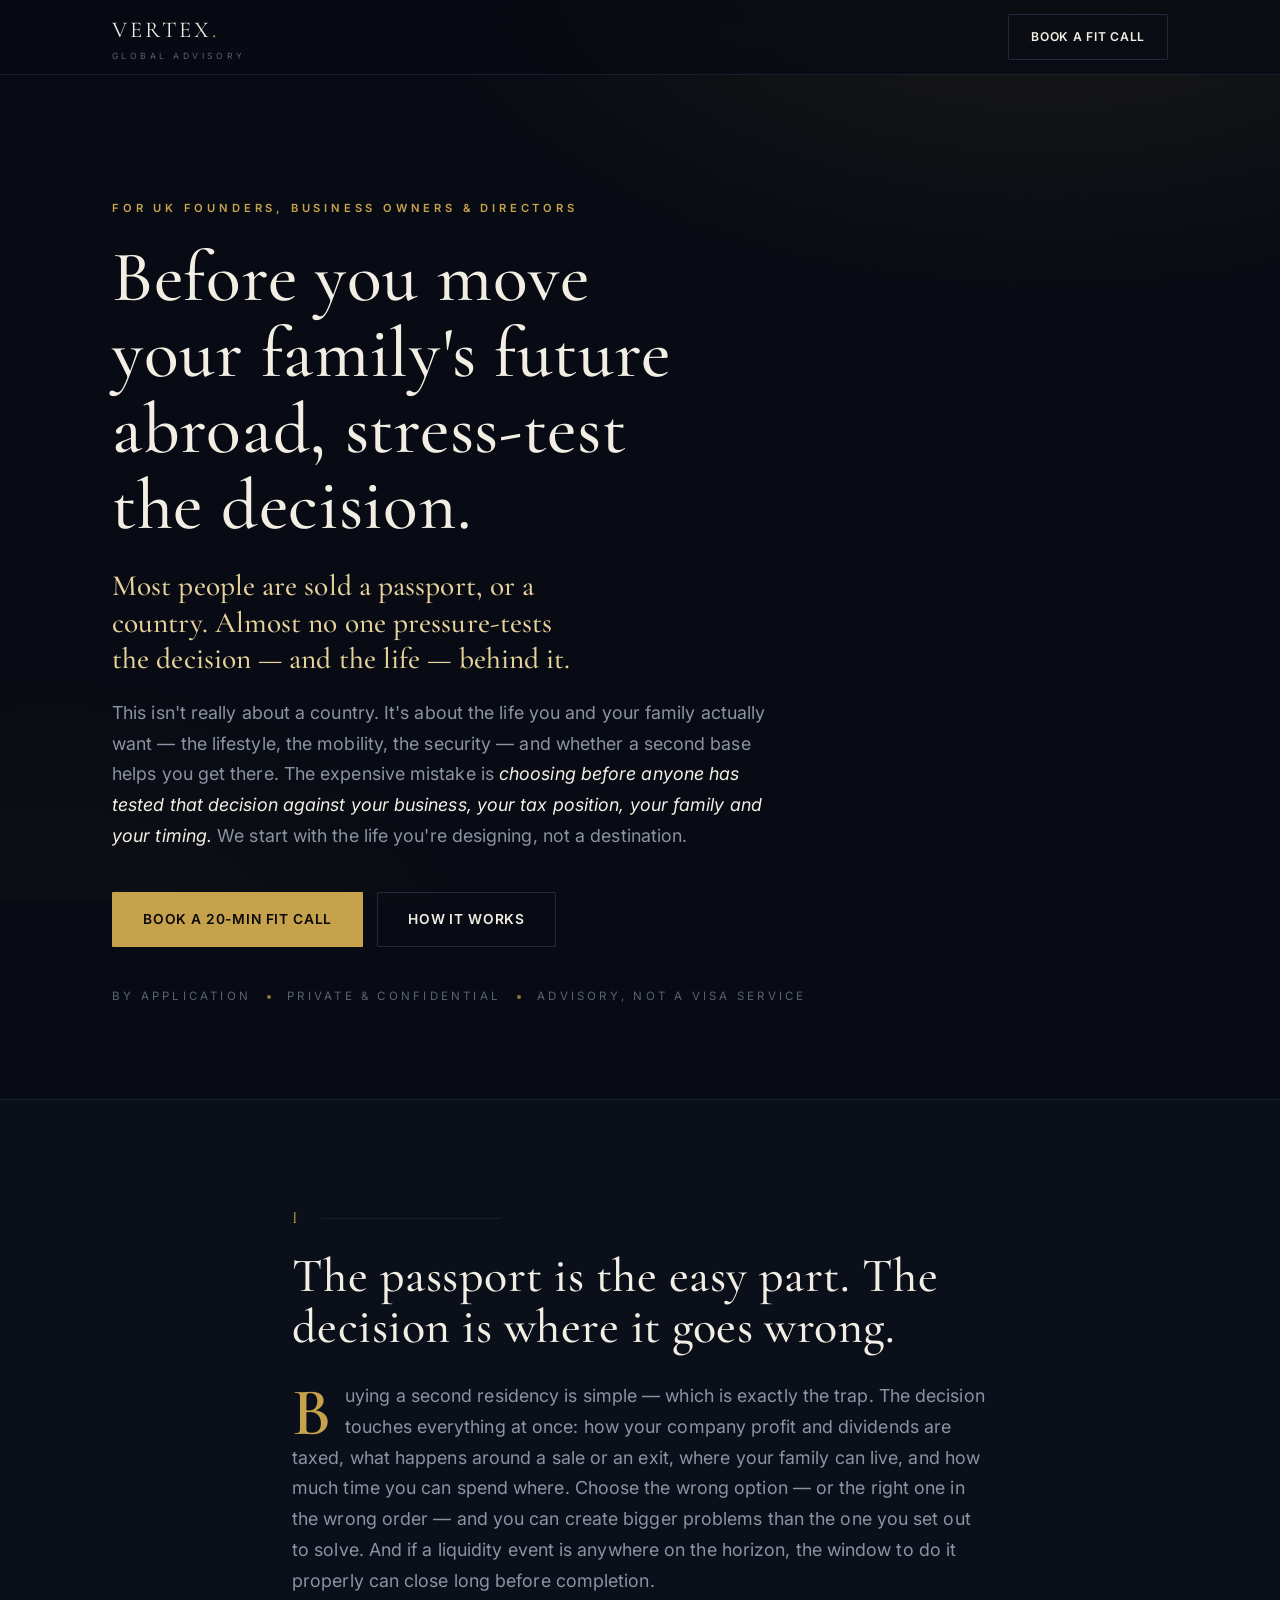
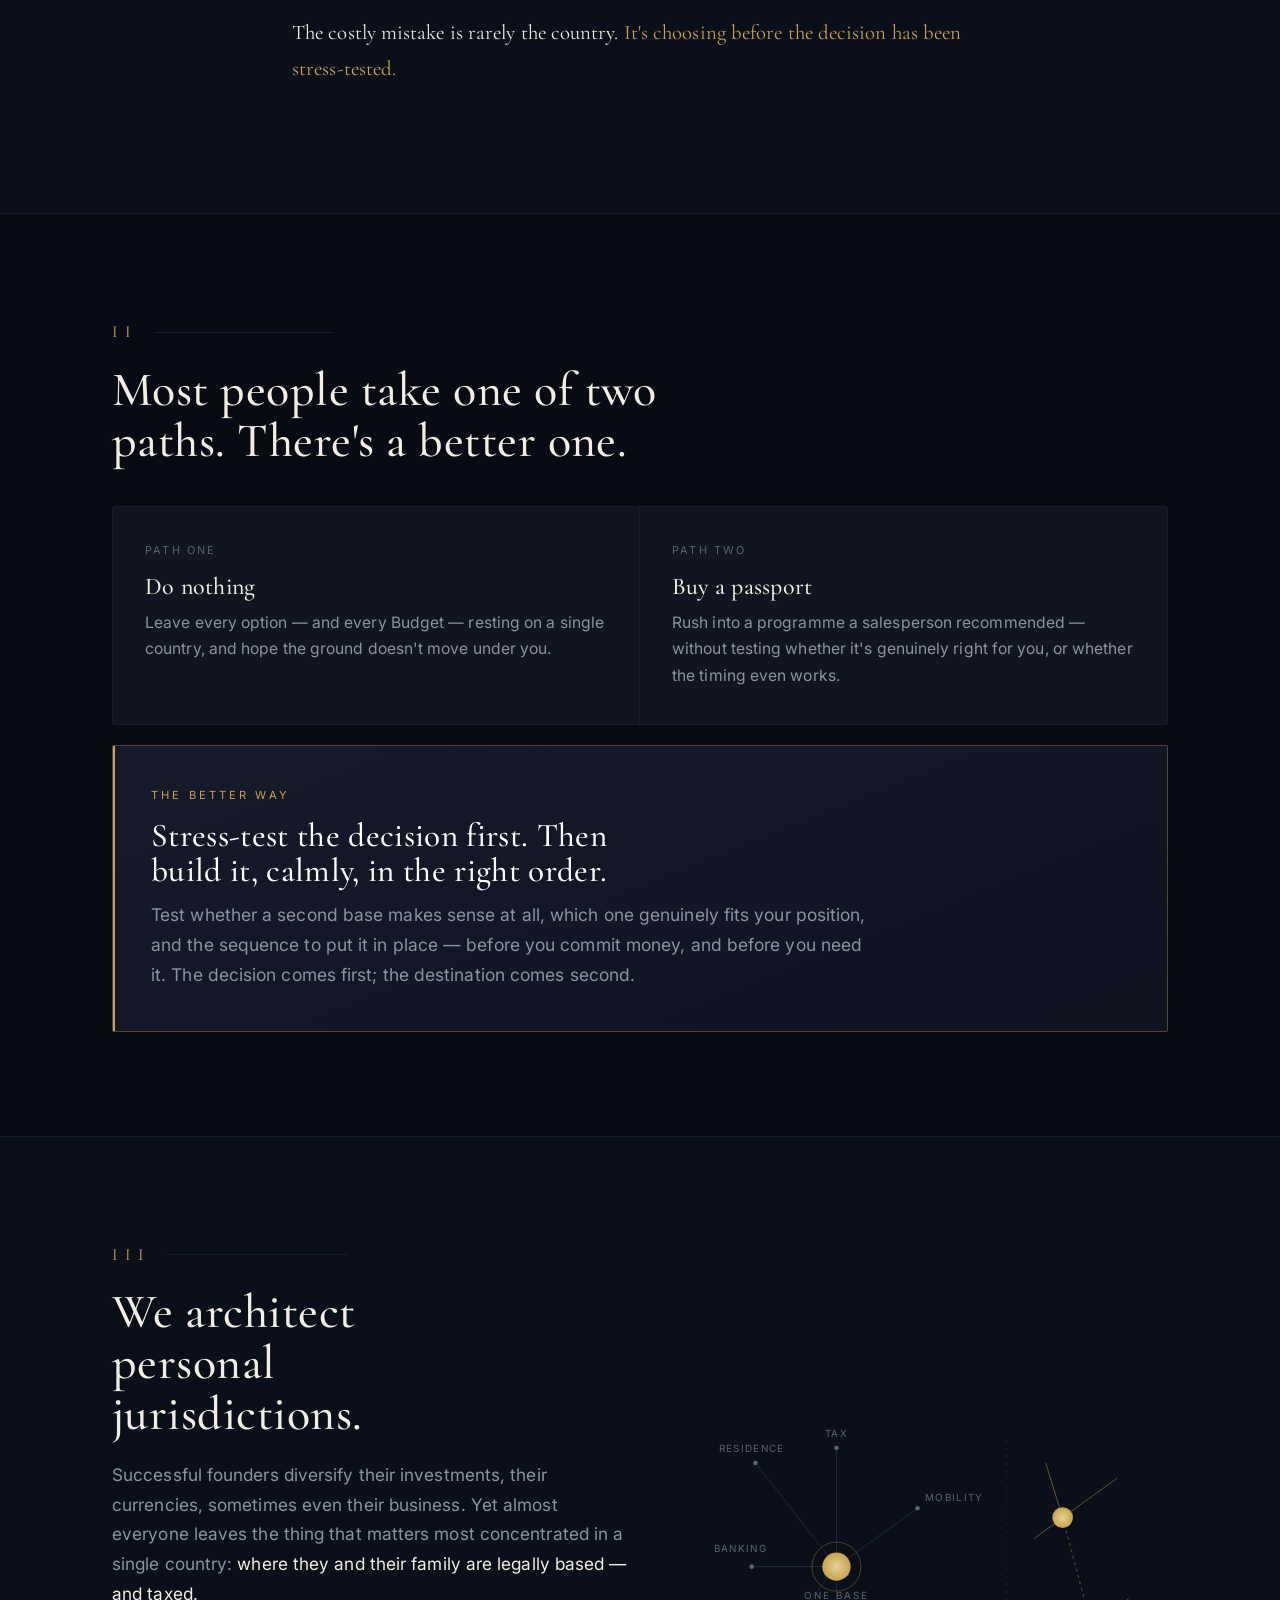
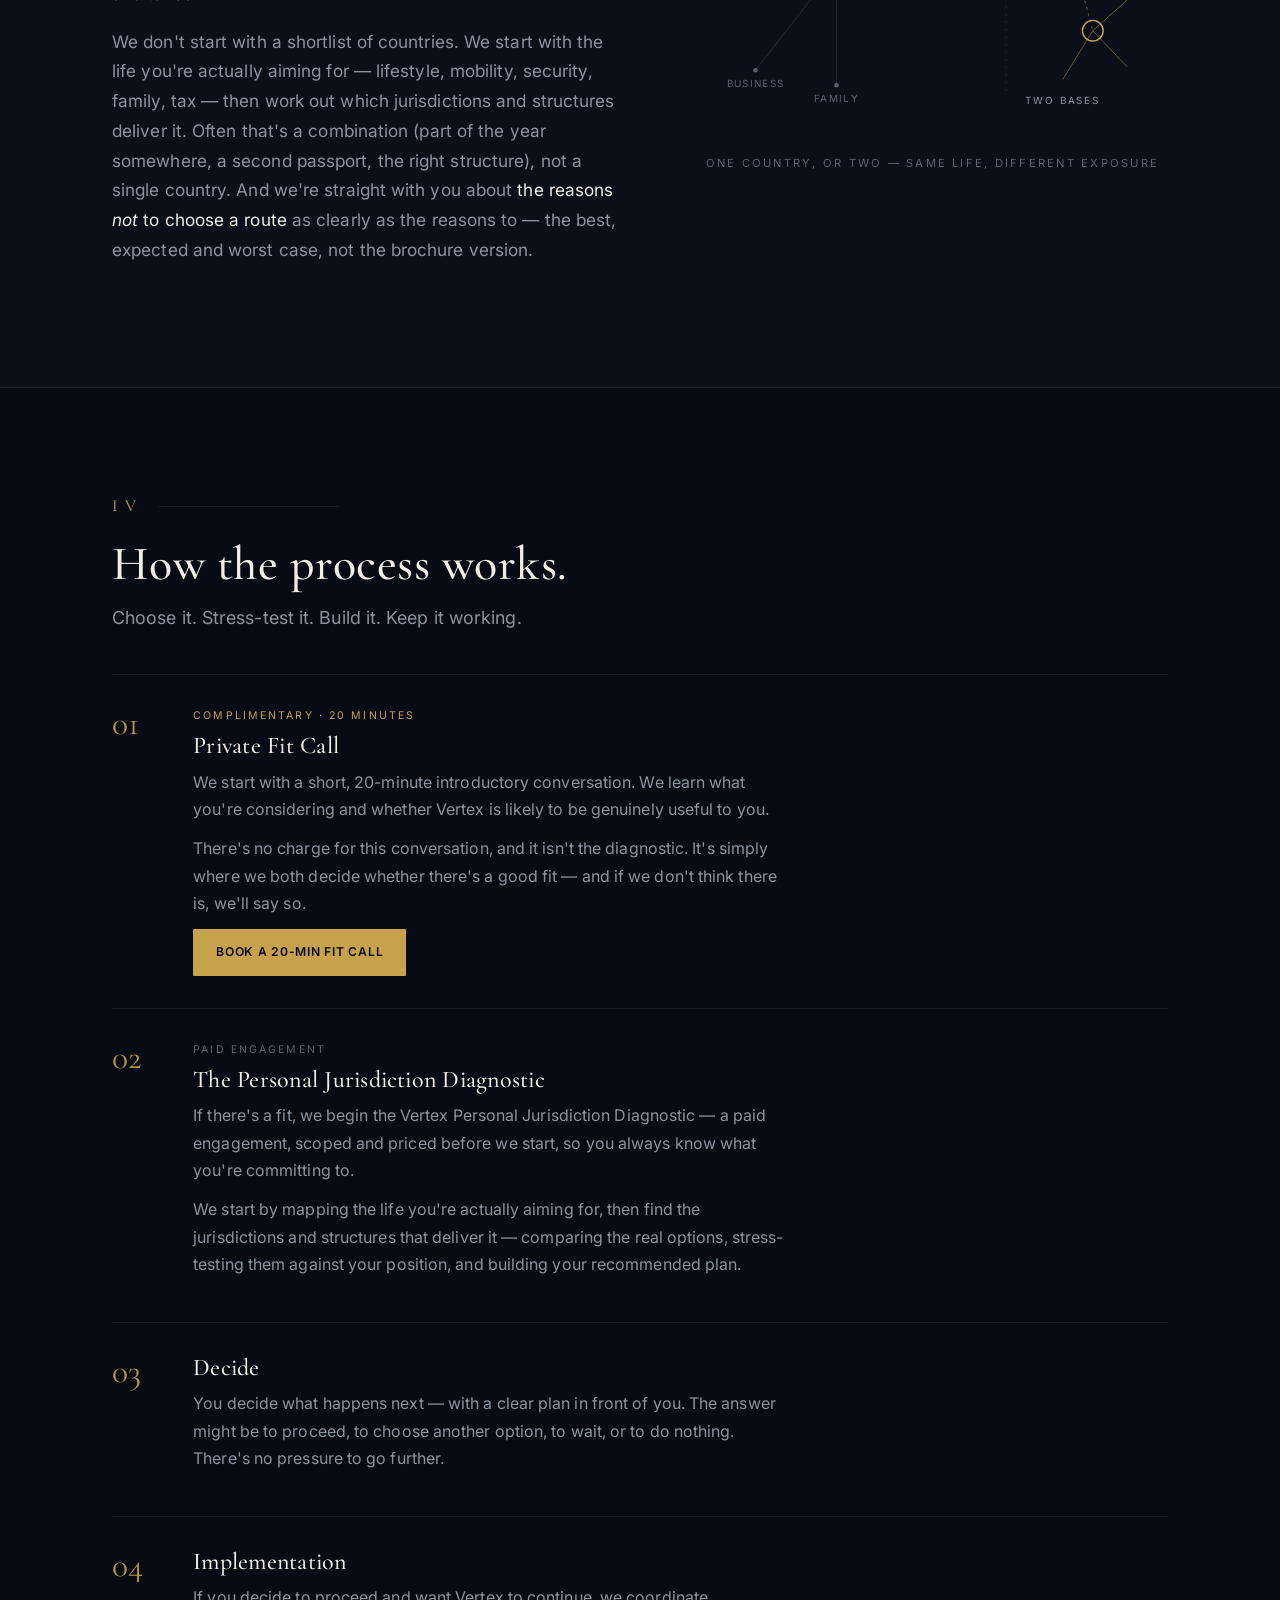
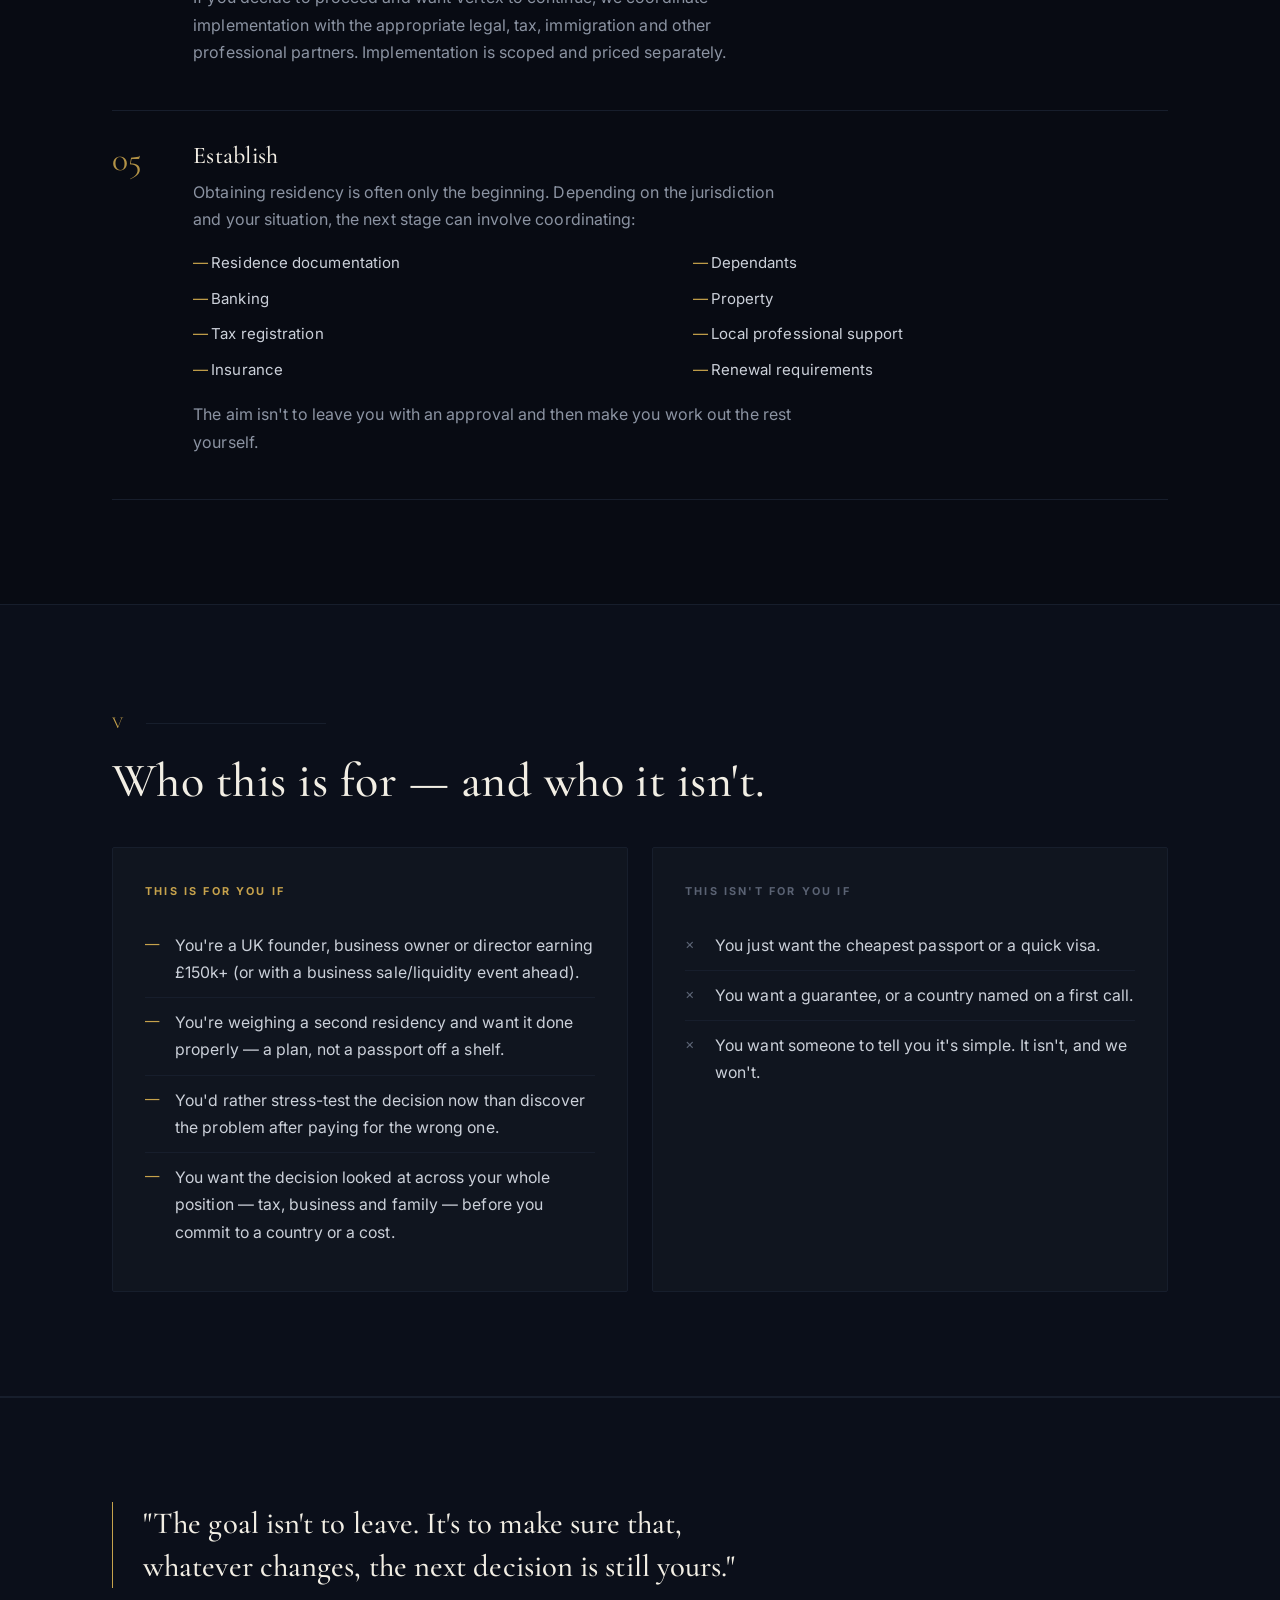
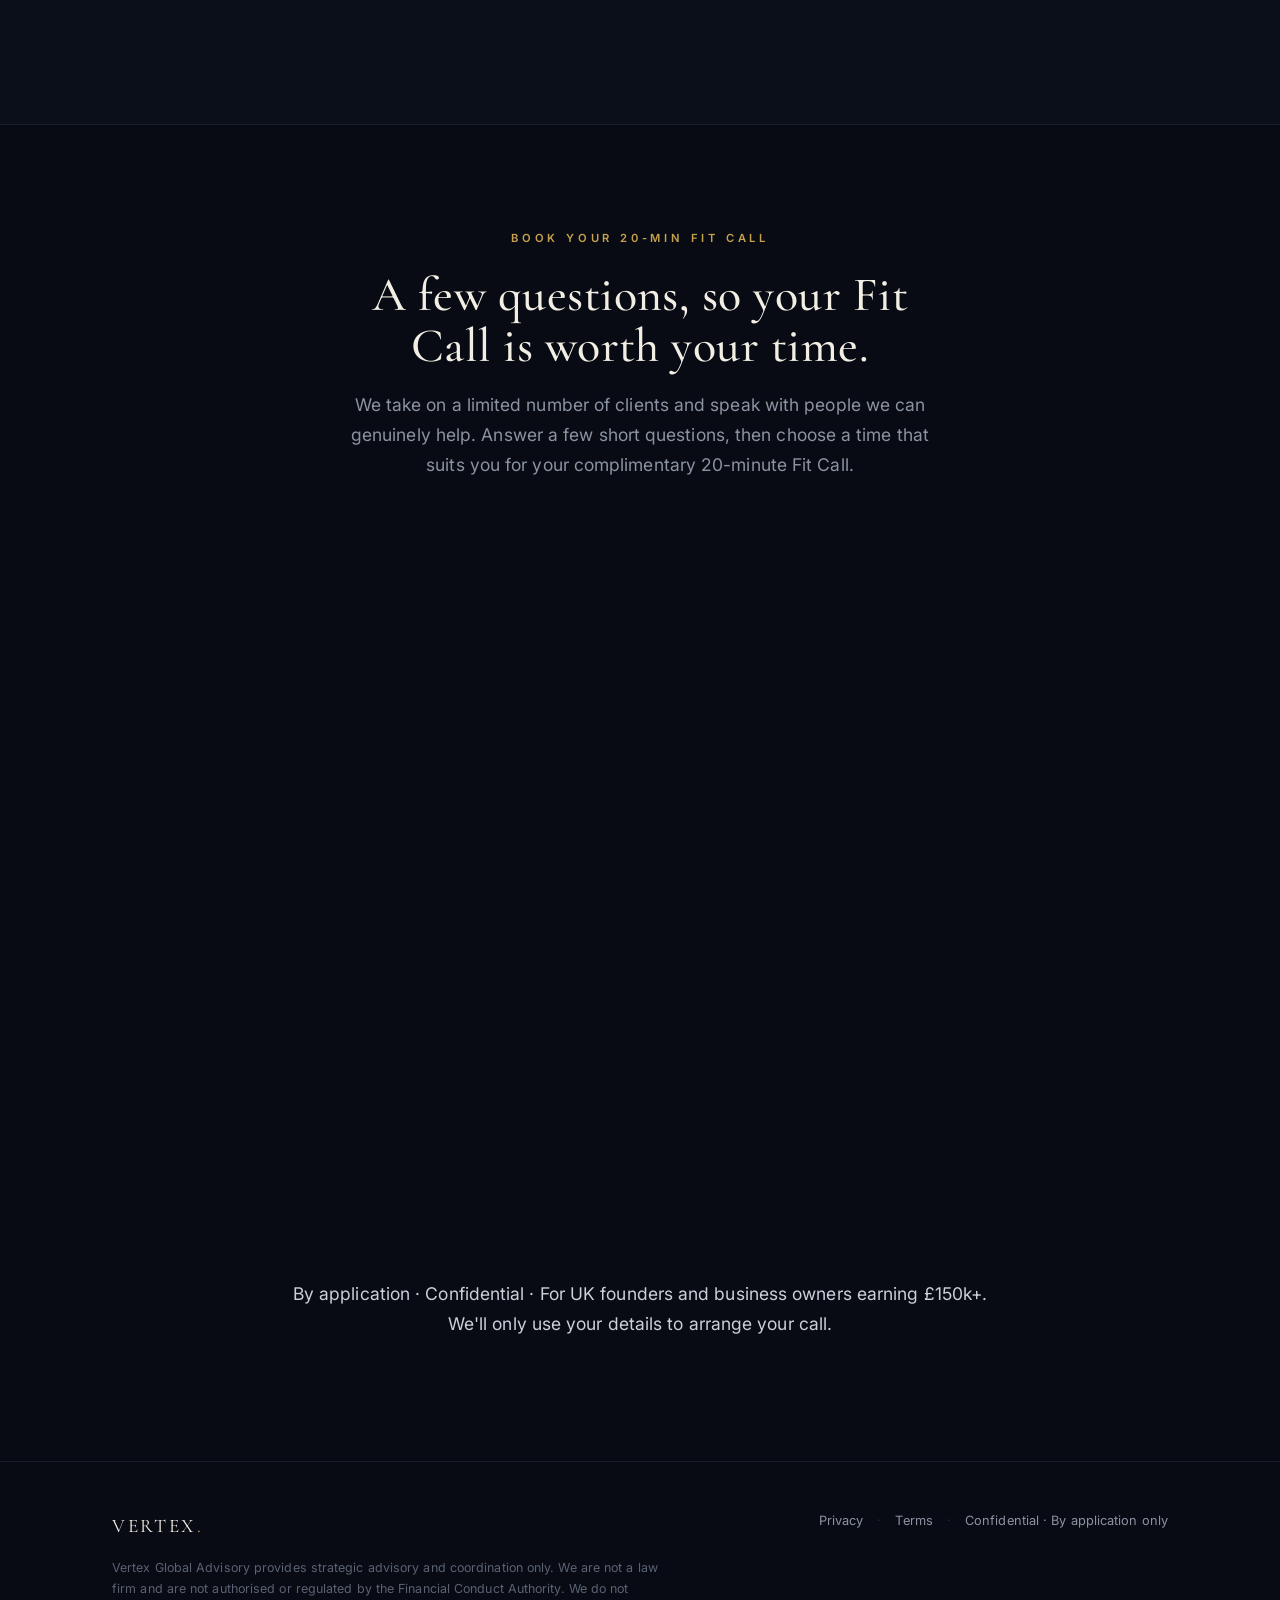
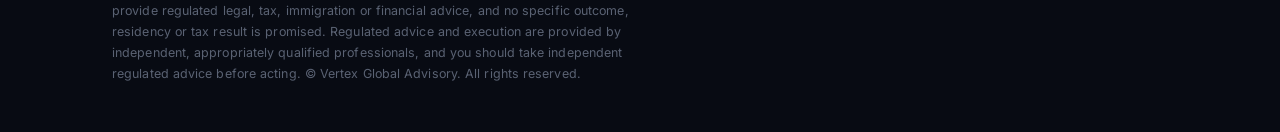
==== index.html @ 218a3182 "Embed Calendly Fit Call + Schedule pixel listener" ====
<!doctype html>
<!--
  Vertex Global Advisory — UK second-residency funnel landing page (DRAFT · pre-exit-founder audience).
  Positioning: decision-diligence ("stress-test the decision before you choose") per the business-strategy research.
  Flow: book a private call (free fit-call) → a qualifier filters → on the call, sell the PAID diagnostic + plan → execution is the later upsell.
  Hallmark · macrostructure: Long Document (editorial-luxury) · tone: luxury/discreet · anchor hue: gold (brass ~80°)
  Compliance: advisory/coordination only, not FCA-regulated; no promised tax/residency outcome; tax as considerations; no jurisdictions named.
  NOTE: the "no-commission / independence" claim was REMOVED (Vertex may take partner commissions) — do NOT re-introduce "independent" or "we don't earn on placement" language anywhere.
  CTA: Calendly inline embed (event /30min). Screening questions + email verification live in Calendly; the Schedule pixel fires via Calendly's event_scheduled postMessage listener.
-->
<html lang="en">
<head>
<meta charset="utf-8">
<meta name="viewport" content="width=device-width, initial-scale=1">
<meta name="facebook-domain-verification" content="3tdnr9cpetdmd627bes9adia1ytmo1" />
<!-- Meta Pixel Code -->
<script>
!function(f,b,e,v,n,t,s){if(f.fbq)return;n=f.fbq=function(){n.callMethod?
n.callMethod.apply(n,arguments):n.queue.push(arguments)};if(!f._fbq)f._fbq=n;
n.push=n;n.loaded=!0;n.version='2.0';n.queue=[];t=b.createElement(e);t.async=!0;
t.src=v;s=b.getElementsByTagName(e)[0];s.parentNode.insertBefore(t,s)}(window,
document,'script','https://connect.facebook.net/en_US/fbevents.js');
fbq('init', '4098876717083982');
fbq('track', 'PageView');
</script>
<noscript><img height="1" width="1" style="display:none"
  src="https://www.facebook.com/tr?id=4098876717083982&ev=PageView&noscript=1"/></noscript>
<!-- End Meta Pixel Code -->
<title>Stress-test the decision — Vertex Global Advisory</title>
<meta name="description" content="For UK founders and business owners weighing a second residency: a private review that stress-tests the decision before you choose. Book a call with Vertex Global Advisory.">
<meta name="robots" content="noindex,follow">
<link rel="preconnect" href="https://fonts.googleapis.com">
<link rel="preconnect" href="https://fonts.gstatic.com" crossorigin>
<link href="https://fonts.googleapis.com/css2?family=Cormorant+Garamond:wght@500;600&family=Inter:wght@400;500;600&display=swap" rel="stylesheet">
<style>
:root{
  --navy:#080B13; --navy-2:#0B0F1A; --panel:#10151F; --panel-2:#131926;
  --line:#212A3C; --line-soft:#171E2C; --line-gold:rgba(198,162,76,.34);
  --gold:#C6A24C; --gold-2:#E6D29A; --gold-deep:#9E7C2E;
  --ivory:#F2EEE4; --text:#CBD0D9; --muted:#8B93A2; --muted-2:#5A6273;
  --serif:'Cormorant Garamond',Georgia,'Times New Roman',serif;
  --sans:'Inter',system-ui,-apple-system,'Segoe UI',Roboto,Helvetica,Arial,sans-serif;
  --maxw:1120px; --measure:66ch;
  --ease-out:cubic-bezier(.22,.61,.36,1);
  --s1:8px; --s2:16px; --s3:24px; --s4:40px; --s5:64px; --s6:104px;
}
*{box-sizing:border-box;}
html,body{overflow-x:clip;}
html{scroll-behavior:smooth;}
body{margin:0;background:var(--navy);color:var(--text);font-family:var(--sans);
  font-size:17.5px;line-height:1.72;-webkit-font-smoothing:antialiased;letter-spacing:.005em;
  background-image:
    radial-gradient(1100px 620px at 82% -8%,rgba(198,162,76,.10),transparent 60%),
    radial-gradient(760px 620px at 4% 116%,rgba(198,162,76,.045),transparent 62%);
  background-attachment:fixed;}
::selection{background:rgba(198,162,76,.26);color:#fff;}
h1,h2,h3{font-family:var(--serif);font-weight:500;font-style:normal;color:var(--ivory);
  margin:0;line-height:1.06;letter-spacing:.01em;overflow-wrap:anywhere;min-width:0;}
h1{font-size:clamp(2.7rem,5.6vw,4.7rem);}
h2{font-size:clamp(1.9rem,3.8vw,3rem);}
h3{font-size:1.28rem;color:#fff;}
p{margin:0 0 1.05em;}
a{color:var(--gold);text-decoration:none;transition:color .18s var(--ease-out);}
a:hover{color:var(--gold-2);}
em{font-style:italic;color:var(--ivory);}
.gold{color:var(--gold);} .ivory{color:var(--ivory);} .muted{color:var(--muted);}
.wrap{max-width:var(--maxw);margin:0 auto;padding:0 32px;}
.col{max-width:760px;}
.section{padding:var(--s6) 0;position:relative;}
.eyebrow{font-family:var(--sans);font-size:.7rem;font-weight:600;letter-spacing:.34em;
  text-transform:uppercase;color:var(--gold);margin:0 0 22px;}
.eyebrow.dim{color:var(--muted-2);}
.numeral{font-family:var(--serif);font-size:1.05rem;letter-spacing:.42em;color:var(--gold);
  text-transform:uppercase;margin:0 0 18px;display:flex;align-items:center;gap:16px;}
.numeral::after{content:"";flex:1;height:1px;background:var(--line-soft);max-width:180px;}
.topbar{position:sticky;top:0;z-index:30;background:rgba(8,11,19,.72);
  backdrop-filter:blur(12px);border-bottom:1px solid var(--line-soft);}
.topbar .wrap{display:flex;align-items:center;justify-content:space-between;height:74px;}
.brand{font-family:var(--serif);font-size:1.42rem;color:var(--ivory);letter-spacing:.14em;}
.brand .dot{color:var(--gold);}
.brand small{display:block;font-family:var(--sans);font-size:.54rem;letter-spacing:.4em;
  text-transform:uppercase;color:var(--muted-2);margin-top:-1px;}
.btn{display:inline-flex;align-items:center;justify-content:center;gap:.5em;white-space:nowrap;
  font-family:var(--sans);font-size:.86rem;font-weight:600;letter-spacing:.06em;text-transform:uppercase;
  padding:15px 30px;border-radius:1px;cursor:pointer;border:1px solid transparent;
  transition:background .2s var(--ease-out),color .2s var(--ease-out),border-color .2s var(--ease-out),transform .2s var(--ease-out);}
.btn-gold{background:var(--gold);color:#0a0a0a;}
.btn-gold:hover{background:var(--gold-2);color:#0a0a0a;transform:translateY(-1px);}
.btn-ghost{background:transparent;color:var(--ivory);border-color:var(--line);}
.btn-ghost:hover{border-color:var(--gold);color:var(--gold);}
.btn.sm{padding:12px 22px;font-size:.76rem;}
.btn:focus-visible{outline:2px solid var(--gold-2);outline-offset:3px;}
.btn-row{display:flex;gap:14px;flex-wrap:wrap;}
.hero{padding:clamp(72px,11vw,124px) 0 clamp(56px,8vw,92px);position:relative;overflow:hidden;}
.hero:before{content:"";position:absolute;inset:0;pointer-events:none;
  background-image:linear-gradient(var(--line-soft) 1px,transparent 1px),linear-gradient(90deg,var(--line-soft) 1px,transparent 1px);
  background-size:72px 72px;opacity:.14;
  mask-image:radial-gradient(760px 460px at 74% 26%,#000,transparent 76%);}
.hero .wrap{position:relative;}
.hero h1{max-width:18ch;}
.hero .sub{font-family:var(--serif);font-size:clamp(1.35rem,2.3vw,1.85rem);color:var(--gold-2);
  font-weight:500;margin:24px 0 20px;max-width:34ch;line-height:1.24;}
.hero .intro{max-width:60ch;font-size:1.12rem;color:var(--muted);margin-bottom:var(--s4);}
.hero .seal{margin-top:var(--s4);display:flex;align-items:center;gap:16px;color:var(--muted-2);
  font-size:.72rem;letter-spacing:.28em;text-transform:uppercase;flex-wrap:wrap;}
.hero .seal .dot{width:4px;height:4px;border-radius:50%;background:var(--gold);opacity:.7;}
.statement{background:var(--navy-2);border-top:1px solid var(--line-soft);border-bottom:1px solid var(--line-soft);}
.lede,.body-lg{font-size:1.12rem;color:var(--muted);max-width:var(--measure);}
.dropcap::first-letter{font-family:var(--serif);font-weight:600;color:var(--gold);
  float:left;font-size:4.2rem;line-height:.72;padding:8px 14px 0 0;}
.kicker{font-family:var(--serif);font-size:1.3rem;color:var(--ivory);}
.ledger{display:grid;grid-template-columns:minmax(0,1fr) minmax(0,1fr);gap:0;
  border:1px solid var(--line-soft);border-radius:2px;overflow:hidden;margin-top:var(--s3);}
.ledger .opt{padding:34px 32px;background:var(--panel);}
.ledger .opt:first-child{border-right:1px solid var(--line-soft);}
.ledger .opt .lbl{font-family:var(--sans);font-size:.68rem;letter-spacing:.2em;text-transform:uppercase;color:var(--muted-2);margin:0 0 14px;}
.ledger .opt h3{font-family:var(--serif);font-size:1.5rem;margin:0 0 10px;color:var(--ivory);}
.ledger .opt p{margin:0;color:var(--muted);font-size:.98rem;}
.third{margin-top:20px;position:relative;padding:40px 38px;border-radius:2px;
  background:linear-gradient(158deg,#15192a,#0f1320);border:1px solid var(--line-gold);}
.third:before{content:"";position:absolute;left:0;top:0;bottom:0;width:2px;background:var(--gold);}
.third .lbl{font-family:var(--sans);font-size:.7rem;letter-spacing:.28em;text-transform:uppercase;color:var(--gold);margin:0 0 12px;}
.third h3{font-family:var(--serif);font-size:clamp(1.6rem,2.6vw,2.15rem);color:#fff;margin:0 0 12px;max-width:30ch;}
.third p{margin:0;color:var(--muted);max-width:var(--measure);}
.mech{display:grid;grid-template-columns:1.05fr .95fr;gap:clamp(32px,5vw,72px);align-items:center;}
.figure{margin:0;} .figure svg{width:100%;height:auto;display:block;}
.figure figcaption{margin-top:18px;font-size:.7rem;letter-spacing:.2em;text-transform:uppercase;color:var(--muted-2);text-align:center;}
.mono-note{max-width:var(--measure);color:var(--muted);font-size:1.08rem;}
.steps{display:grid;grid-template-columns:repeat(4,minmax(0,1fr));gap:20px;}
.step{padding:30px 26px;background:var(--panel);border:1px solid var(--line-soft);border-radius:2px;}
.step .n{font-family:var(--serif);font-size:2.2rem;color:var(--gold);line-height:1;opacity:.9;}
.step h3{font-family:var(--serif);font-size:1.32rem;margin:12px 0 8px;color:var(--ivory);}
.step p{margin:0;color:var(--muted);font-size:.94rem;}
.fit{display:grid;grid-template-columns:minmax(0,1fr) minmax(0,1fr);gap:24px;}
.fit .card{padding:34px 32px;background:var(--panel);border:1px solid var(--line-soft);border-radius:2px;}
.fit .card h4{font-family:var(--sans);font-size:.68rem;letter-spacing:.2em;text-transform:uppercase;margin:0 0 20px;}
.fit .yes h4{color:var(--gold);} .fit .no h4{color:var(--muted-2);}
.fit ul{list-style:none;margin:0;padding:0;}
.fit li{position:relative;padding:11px 0 11px 30px;font-size:.99rem;color:var(--text);border-bottom:1px solid var(--line-soft);}
.fit li:last-child{border-bottom:0;}
.fit li:before{position:absolute;left:0;top:11px;font-size:.9rem;}
.fit .yes li:before{content:"\2014";color:var(--gold);}
.fit .no li:before{content:"\00D7";color:var(--muted-2);}
.callsteps{display:grid;grid-template-columns:repeat(3,minmax(0,1fr));gap:24px;}
.callsteps .step .n{font-size:2.4rem;}
.band{background:var(--navy-2);border-top:1px solid var(--line-soft);border-bottom:1px solid var(--line-soft);}
.band .quote{font-family:var(--serif);font-size:clamp(1.4rem,2.4vw,1.95rem);line-height:1.4;color:var(--ivory);
  border-left:1px solid var(--gold);padding-left:30px;max-width:42ch;font-weight:500;}
.process{margin-top:var(--s4);border-top:1px solid var(--line-soft);}
.process .prow{display:grid;grid-template-columns:auto 1fr;gap:clamp(20px,4vw,46px);padding:32px 0;border-bottom:1px solid var(--line-soft);}
.process .pn{font-family:var(--serif);font-size:2.1rem;color:var(--gold);line-height:1;opacity:.9;min-width:2.2ch;}
.process .pc h3{font-family:var(--serif);font-size:1.5rem;color:var(--ivory);margin:0 0 10px;}
.process .pc p{margin:0 0 .7em;color:var(--muted);font-size:1rem;max-width:60ch;}
.process .pc .tag{font-family:var(--sans);font-size:.66rem;letter-spacing:.2em;text-transform:uppercase;color:var(--muted-2);margin:0 0 8px;}
.process .pc .tag.free{color:var(--gold);}
.process .pc ul{list-style:none;margin:.5em 0 0;padding:0;columns:2;column-gap:24px;}
.process .pc ul li{position:relative;padding:5px 0 5px 18px;font-size:.94rem;color:var(--text);break-inside:avoid;}
.process .pc ul li:before{content:"\2014";position:absolute;left:0;color:var(--gold);}
@media(max-width:620px){.process .prow{grid-template-columns:1fr;gap:6px;}.process .pc ul{columns:1;}}
/* Qualifier form */
.qual{max-width:660px;margin:var(--s4) auto 0;}
.qual .field{margin-bottom:26px;}
.qual .q{display:block;font-family:var(--sans);font-size:.98rem;color:var(--ivory);margin-bottom:12px;font-weight:500;}
.qual .opts{display:flex;flex-wrap:wrap;gap:10px;}
.qual .opts label{display:inline-flex;align-items:center;gap:8px;padding:10px 16px;border:1px solid var(--line);border-radius:2px;font-size:.9rem;color:var(--text);cursor:pointer;transition:border-color .18s,background .18s,color .18s;}
.qual .opts input{accent-color:var(--gold);margin:0;}
.qual .opts label:hover{border-color:var(--gold);}
.qual .opts label:has(input:checked){border-color:var(--gold);background:rgba(198,168,76,.10);color:var(--ivory);}
.qual .duo{display:grid;grid-template-columns:1fr 1fr;gap:14px;}
.qual input[type=text],.qual input[type=email]{width:100%;padding:14px 16px;background:var(--panel);border:1px solid var(--line);border-radius:2px;color:var(--ivory);font-family:var(--sans);font-size:.95rem;}
.qual input:focus{outline:none;border-color:var(--gold);}
.qual input::placeholder{color:var(--muted-2);}
.qual .submit{margin-top:8px;}
.qual .privacy{font-size:.78rem;color:var(--muted-2);margin-top:16px;}
@media(max-width:620px){.qual .duo{grid-template-columns:1fr;}}
footer{border-top:1px solid var(--line-soft);padding:48px 0;}
footer .wrap{display:flex;justify-content:space-between;gap:24px;flex-wrap:wrap;align-items:flex-start;}
.fineprint{color:var(--muted-2);font-size:.78rem;line-height:1.7;max-width:70ch;margin:14px 0 0;}
.flinks{display:flex;gap:14px;flex-wrap:wrap;align-items:center;font-size:.8rem;}
.flinks a{color:var(--muted);} .flinks a:hover{color:var(--gold);} .flinks .sep{color:var(--line);}
.reveal{opacity:0;transform:translateY(16px);transition:opacity .7s var(--ease-out),transform .7s var(--ease-out);}
.reveal.in{opacity:1;transform:none;}
@media(prefers-reduced-motion:reduce){.reveal{opacity:1!important;transform:none!important;}html{scroll-behavior:auto;}body{background-attachment:scroll;}}
@media(max-width:860px){.mech{grid-template-columns:1fr;gap:var(--s4);}.figure{order:-1;max-width:440px;margin:0 auto;}.steps{grid-template-columns:1fr 1fr;}}
@media(max-width:680px){.section{padding:68px 0;}.wrap{padding:0 22px;}.ledger{grid-template-columns:1fr;}.ledger .opt:first-child{border-right:0;border-bottom:1px solid var(--line-soft);}.fit,.steps,.callsteps{grid-template-columns:1fr;}.hero .btn-row .btn{flex:1 1 auto;}.topbar .brand small{display:none;}}
</style>
</head>
<body>

<div class="topbar">
  <div class="wrap">
    <div class="brand">VERTEX<span class="dot">.</span><small>Global Advisory</small></div>
    <a class="btn btn-ghost sm" href="#book">Book a Fit Call</a>
  </div>
</div>

<!-- HERO -->
<header class="hero">
  <div class="wrap reveal">
    <p class="eyebrow">For UK founders, business owners &amp; directors</p>
    <h1>Before you move your family's future abroad, stress-test the decision.</h1>
    <p class="sub">Most people are sold a passport, or a country. Almost no one pressure-tests the decision — and the life — behind it.</p>
    <p class="intro">This isn't really about a country. It's about the life you and your family actually want — the lifestyle,
      the mobility, the security — and whether a second base helps you get there. The expensive mistake is <em>choosing before
      anyone has tested that decision against your business, your tax position, your family and your timing.</em> We start with
      the life you're designing, not a destination.</p>
    <div class="btn-row">
      <a class="btn btn-gold" href="#book">Book a 20-min Fit Call</a>
      <a class="btn btn-ghost" href="#process">How it works</a>
    </div>
    <div class="seal"><span>By application</span><span class="dot"></span><span>Private &amp; confidential</span><span class="dot"></span><span>Advisory, not a visa service</span></div>
  </div>
</header>

<!-- I · THE PROBLEM -->
<section class="section statement">
  <div class="wrap col">
    <p class="numeral">I</p>
    <h2>The passport is the easy part. The decision is where it goes wrong.</h2>
    <p class="body-lg dropcap" style="margin-top:28px;">Buying a second residency is simple — which is exactly the trap.
      The decision touches everything at once: how your company profit and dividends are taxed, what happens around a sale
      or an exit, where your family can live, and how much time you can spend where. Choose the wrong option — or the right
      one in the wrong order — and you can create bigger problems than the one you set out to solve. And if a liquidity event
      is anywhere on the horizon, the window to do it properly can close long before completion.</p>
    <p class="kicker">The costly mistake is rarely the country. <span class="gold">It's choosing before the decision has been stress-tested.</span></p>
  </div>
</section>

<!-- II · TWO WAYS, OR THREE -->
<section class="section">
  <div class="wrap">
    <p class="numeral">II</p>
    <h2 style="max-width:24ch;">Most people take one of two paths. There's a better one.</h2>
    <div class="ledger reveal" style="margin-top:var(--s4);">
      <div class="opt">
        <p class="lbl">Path one</p>
        <h3>Do nothing</h3>
        <p>Leave every option — and every Budget — resting on a single country, and hope the ground doesn't move under you.</p>
      </div>
      <div class="opt">
        <p class="lbl">Path two</p>
        <h3>Buy a passport</h3>
        <p>Rush into a programme a salesperson recommended — without testing whether it's genuinely right for you, or whether
          the timing even works.</p>
      </div>
    </div>
    <div class="third reveal">
      <p class="lbl">The better way</p>
      <h3>Stress-test the decision first. Then build it, calmly, in the right order.</h3>
      <p>Test whether a second base makes sense at all, which one genuinely fits your position, and the sequence to put it in
        place — before you commit money, and before you need it. The decision comes first; the destination comes second.</p>
    </div>
  </div>
</section>

<!-- III · MECHANISM -->
<section class="section statement" id="how">
  <div class="wrap">
    <p class="numeral">III</p>
    <div class="mech">
      <div>
        <h2 style="max-width:16ch;">We architect personal jurisdictions.</h2>
        <p class="mono-note" style="margin-top:20px;">Successful founders diversify their investments, their currencies,
          sometimes even their business. Yet almost everyone leaves the thing that matters most concentrated in a single
          country: <span class="ivory">where they and their family are legally based — and taxed.</span></p>
        <p class="mono-note" style="margin-top:18px;">We don't start with a shortlist of countries. We start with the life
          you're actually aiming for — lifestyle, mobility, security, family, tax — then work out which jurisdictions and
          structures deliver it. Often that's a combination (part of the year somewhere, a second passport, the right structure),
          not a single country. And we're straight with you about <span class="ivory">the reasons <em>not</em> to choose a
          route</span> as clearly as the reasons to — the best, expected and worst case, not the brochure version.</p>
      </div>
      <figure class="figure reveal" aria-label="Diagram: one country carrying everything, versus a second base sharing the load.">
        <svg viewBox="-28 0 500 360" xmlns="http://www.w3.org/2000/svg" role="img">
          <defs><radialGradient id="g" cx="50%" cy="50%" r="50%"><stop offset="0%" stop-color="#E6D29A"/><stop offset="100%" stop-color="#C6A24C"/></radialGradient></defs>
          <g font-family="Inter,sans-serif" font-size="10.5" letter-spacing="1.4" fill="#8B93A2">
            <g stroke="#212A3C" stroke-width="1">
              <line x1="120" y1="180" x2="34" y2="70"/><line x1="120" y1="180" x2="30" y2="180"/>
              <line x1="120" y1="180" x2="34" y2="290"/><line x1="120" y1="180" x2="120" y2="54"/>
              <line x1="120" y1="180" x2="120" y2="306"/><line x1="120" y1="180" x2="206" y2="118"/>
            </g>
            <g fill="#5A6273">
              <circle cx="34" cy="70" r="2.4"/><text x="30" y="58" text-anchor="middle">RESIDENCE</text>
              <circle cx="30" cy="180" r="2.4"/><text x="18" y="164" text-anchor="middle">BANKING</text>
              <circle cx="34" cy="290" r="2.4"/><text x="34" y="308" text-anchor="middle">BUSINESS</text>
              <circle cx="120" cy="54" r="2.4"/><text x="120" y="42" text-anchor="middle">TAX</text>
              <circle cx="120" cy="306" r="2.4"/><text x="120" y="324" text-anchor="middle">FAMILY</text>
              <circle cx="206" cy="118" r="2.4"/><text x="214" y="110" text-anchor="start">MOBILITY</text>
            </g>
            <circle cx="120" cy="180" r="15" fill="url(#g)"/>
            <circle cx="120" cy="180" r="26" fill="none" stroke="#C6A24C" stroke-opacity=".35"/>
            <text x="120" y="214" text-anchor="middle" fill="#5A6273" letter-spacing="2">ONE BASE</text>
          </g>
          <line x1="300" y1="46" x2="300" y2="314" stroke="#212A3C" stroke-dasharray="2 6"/>
          <g font-family="Inter,sans-serif" font-size="10.5" letter-spacing="1.4">
            <g stroke="#C6A24C" stroke-opacity=".5" stroke-width="1">
              <line x1="360" y1="128" x2="418" y2="86"/><line x1="360" y1="128" x2="342" y2="70"/><line x1="360" y1="128" x2="330" y2="150"/>
              <line x1="392" y1="248" x2="430" y2="214"/><line x1="392" y1="248" x2="360" y2="300"/><line x1="392" y1="248" x2="428" y2="286"/>
              <line x1="360" y1="128" x2="392" y2="248" stroke-dasharray="3 4"/>
            </g>
            <circle cx="360" cy="128" r="11" fill="url(#g)"/>
            <circle cx="392" cy="248" r="11" fill="none" stroke="#C6A24C" stroke-width="1.5"/>
            <text x="360" y="326" text-anchor="middle" fill="#8B93A2" letter-spacing="2">TWO BASES</text>
          </g>
        </svg>
        <figcaption>One country, or two — same life, different exposure</figcaption>
      </figure>
    </div>
  </div>
</section>

<!-- IV · HOW THE PROCESS WORKS -->
<section class="section" id="process">
  <div class="wrap">
    <p class="numeral">IV</p>
    <h2 style="max-width:20ch;">How the process works.</h2>
    <p class="body-lg" style="margin-top:14px;">Choose it. Stress-test it. Build it. Keep it working.</p>
    <div class="process reveal">
      <div class="prow">
        <div class="pn">01</div>
        <div class="pc">
          <p class="tag free">Complimentary · 20 minutes</p>
          <h3>Private Fit Call</h3>
          <p>We start with a short, 20-minute introductory conversation. We learn what you're considering and whether Vertex is likely to be genuinely useful to you.</p>
          <p>There's no charge for this conversation, and it isn't the diagnostic. It's simply where we both decide whether there's a good fit — and if we don't think there is, we'll say so.</p>
          <div class="btn-row" style="margin-top:6px;"><a class="btn btn-gold sm" href="#book">Book a 20-min Fit Call</a></div>
        </div>
      </div>
      <div class="prow">
        <div class="pn">02</div>
        <div class="pc">
          <p class="tag">Paid engagement</p>
          <h3>The Personal Jurisdiction Diagnostic</h3>
          <p>If there's a fit, we begin the Vertex Personal Jurisdiction Diagnostic — a paid engagement, scoped and priced before we start, so you always know what you're committing to.</p>
          <p>We start by mapping the life you're actually aiming for, then find the jurisdictions and structures that deliver it — comparing the real options, stress-testing them against your position, and building your recommended plan.</p>
        </div>
      </div>
      <div class="prow">
        <div class="pn">03</div>
        <div class="pc">
          <h3>Decide</h3>
          <p>You decide what happens next — with a clear plan in front of you. The answer might be to proceed, to choose another option, to wait, or to do nothing. There's no pressure to go further.</p>
        </div>
      </div>
      <div class="prow">
        <div class="pn">04</div>
        <div class="pc">
          <h3>Implementation</h3>
          <p>If you decide to proceed and want Vertex to continue, we coordinate implementation with the appropriate legal, tax, immigration and other professional partners. Implementation is scoped and priced separately.</p>
        </div>
      </div>
      <div class="prow">
        <div class="pn">05</div>
        <div class="pc">
          <h3>Establish</h3>
          <p>Obtaining residency is often only the beginning. Depending on the jurisdiction and your situation, the next stage can involve coordinating:</p>
          <ul>
            <li>Residence documentation</li><li>Banking</li><li>Tax registration</li><li>Insurance</li>
            <li>Dependants</li><li>Property</li><li>Local professional support</li><li>Renewal requirements</li>
          </ul>
          <p style="margin-top:.8em;">The aim isn't to leave you with an approval and then make you work out the rest yourself.</p>
        </div>
      </div>
    </div>
  </div>
</section>

<!-- V · FIT -->
<section class="section statement">
  <div class="wrap">
    <p class="numeral">V</p>
    <h2>Who this is for — and who it isn't.</h2>
    <div class="fit reveal" style="margin-top:var(--s4);">
      <div class="card yes">
        <h4>This is for you if</h4>
        <ul>
          <li>You're a UK founder, business owner or director earning £150k+ (or with a business sale/liquidity event ahead).</li>
          <li>You're weighing a second residency and want it done properly — a plan, not a passport off a shelf.</li>
          <li>You'd rather stress-test the decision now than discover the problem after paying for the wrong one.</li>
          <li>You want the decision looked at across your whole position — tax, business and family — before you commit to a country or a cost.</li>
        </ul>
      </div>
      <div class="card no">
        <h4>This isn't for you if</h4>
        <ul>
          <li>You just want the cheapest passport or a quick visa.</li>
          <li>You want a guarantee, or a country named on a first call.</li>
          <li>You want someone to tell you it's simple. It isn't, and we won't.</li>
        </ul>
      </div>
    </div>
  </div>
</section>

<!-- BAND -->
<section class="section band">
  <div class="wrap">
    <p class="quote">"The goal isn't to leave. It's to make sure that, whatever changes, the next decision is still yours."</p>
  </div>
</section>

<!-- VII · BOOK / QUALIFIER -->
<section class="section" id="book">
  <div class="wrap col" style="margin:0 auto;">
    <p class="eyebrow" style="text-align:center;">Book your 20-min Fit Call</p>
    <h2 class="center" style="text-align:center;max-width:24ch;margin:0 auto;">A few questions, so your Fit Call is worth your time.</h2>
    <p class="muted center" style="text-align:center;max-width:56ch;margin:18px auto 0;">We take on a limited number of clients and speak with people we can genuinely help. Answer a few short questions, then choose a time that suits you for your complimentary 20-minute Fit Call.</p>

    <!-- Calendly inline embed — the Fit Call booking flow. Screening questions + email verification
         are configured inside Calendly; the Schedule pixel fires via the event_scheduled listener below. -->
    <div class="calendly-inline-widget"
         data-url="https://calendly.com/contact-vertexglobaladvisory/30min?hide_gdpr_banner=1&primary_color=c6a24c&background_color=0b0f1a&text_color=cbd0d9"
         style="min-width:320px;height:780px;"></div>
    <script type="text/javascript" src="https://assets.calendly.com/assets/external/widget.js" async></script>
    <p class="privacy" style="text-align:center;margin-top:18px;">By application · Confidential · For UK founders and business owners earning £150k+. We'll only use your details to arrange your call.</p>
  </div>
</section>

<footer>
  <div class="wrap">
    <div>
      <div class="brand" style="font-size:1.2rem;">VERTEX<span class="dot">.</span></div>
      <p class="fineprint">Vertex Global Advisory provides strategic advisory and coordination only. We are not a law firm and
        are not authorised or regulated by the Financial Conduct Authority. We do not provide regulated legal, tax, immigration
        or financial advice, and no specific outcome, residency or tax result is promised. Regulated advice and execution are
        provided by independent, appropriately qualified professionals, and you should take independent regulated advice before
        acting. © Vertex Global Advisory. All rights reserved.</p>
    </div>
    <div class="flinks">
      <a href="privacy.html">Privacy</a><span class="sep">·</span>
      <a href="terms.html">Terms</a><span class="sep">·</span>
      <span class="muted">Confidential · By application only</span>
    </div>
  </div>
</footer>

<script>
  (function(){
    var els=document.querySelectorAll('.reveal');
    if(!('IntersectionObserver' in window)){els.forEach(function(e){e.classList.add('in');});return;}
    var io=new IntersectionObserver(function(en){en.forEach(function(x){if(x.isIntersecting){x.target.classList.add('in');io.unobserve(x.target);}});},{threshold:.14});
    els.forEach(function(e){io.observe(e);});
  })();
  // Fire the Meta Pixel "Schedule" conversion when a booking completes inside the Calendly embed.
  window.addEventListener('message', function(e){
    if(typeof e.data !== 'object' || !e.data || !e.data.event) return;
    if((e.origin||'').indexOf('calendly.com') === -1) return;
    if(e.data.event === 'calendly.event_scheduled' && window.fbq){
      fbq('track','Schedule');
    }
  });
</script>

</body>
</html>
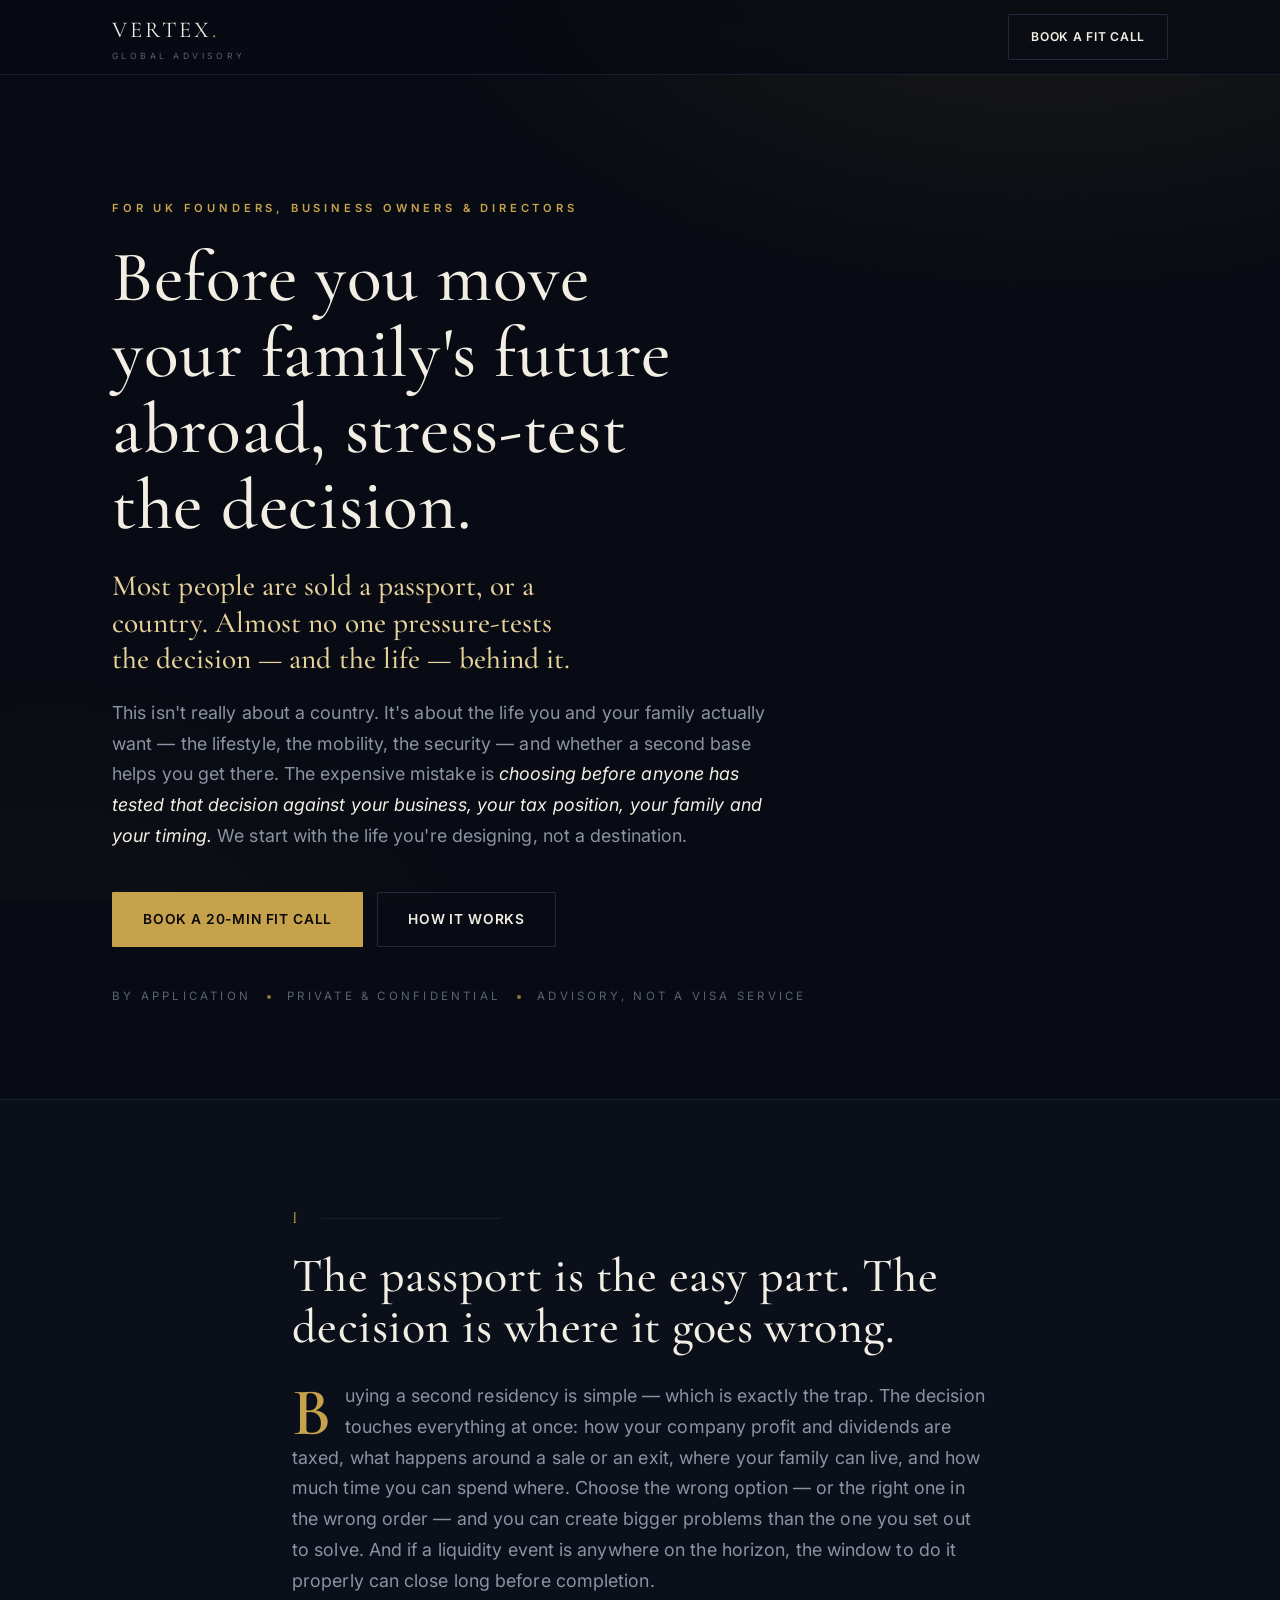
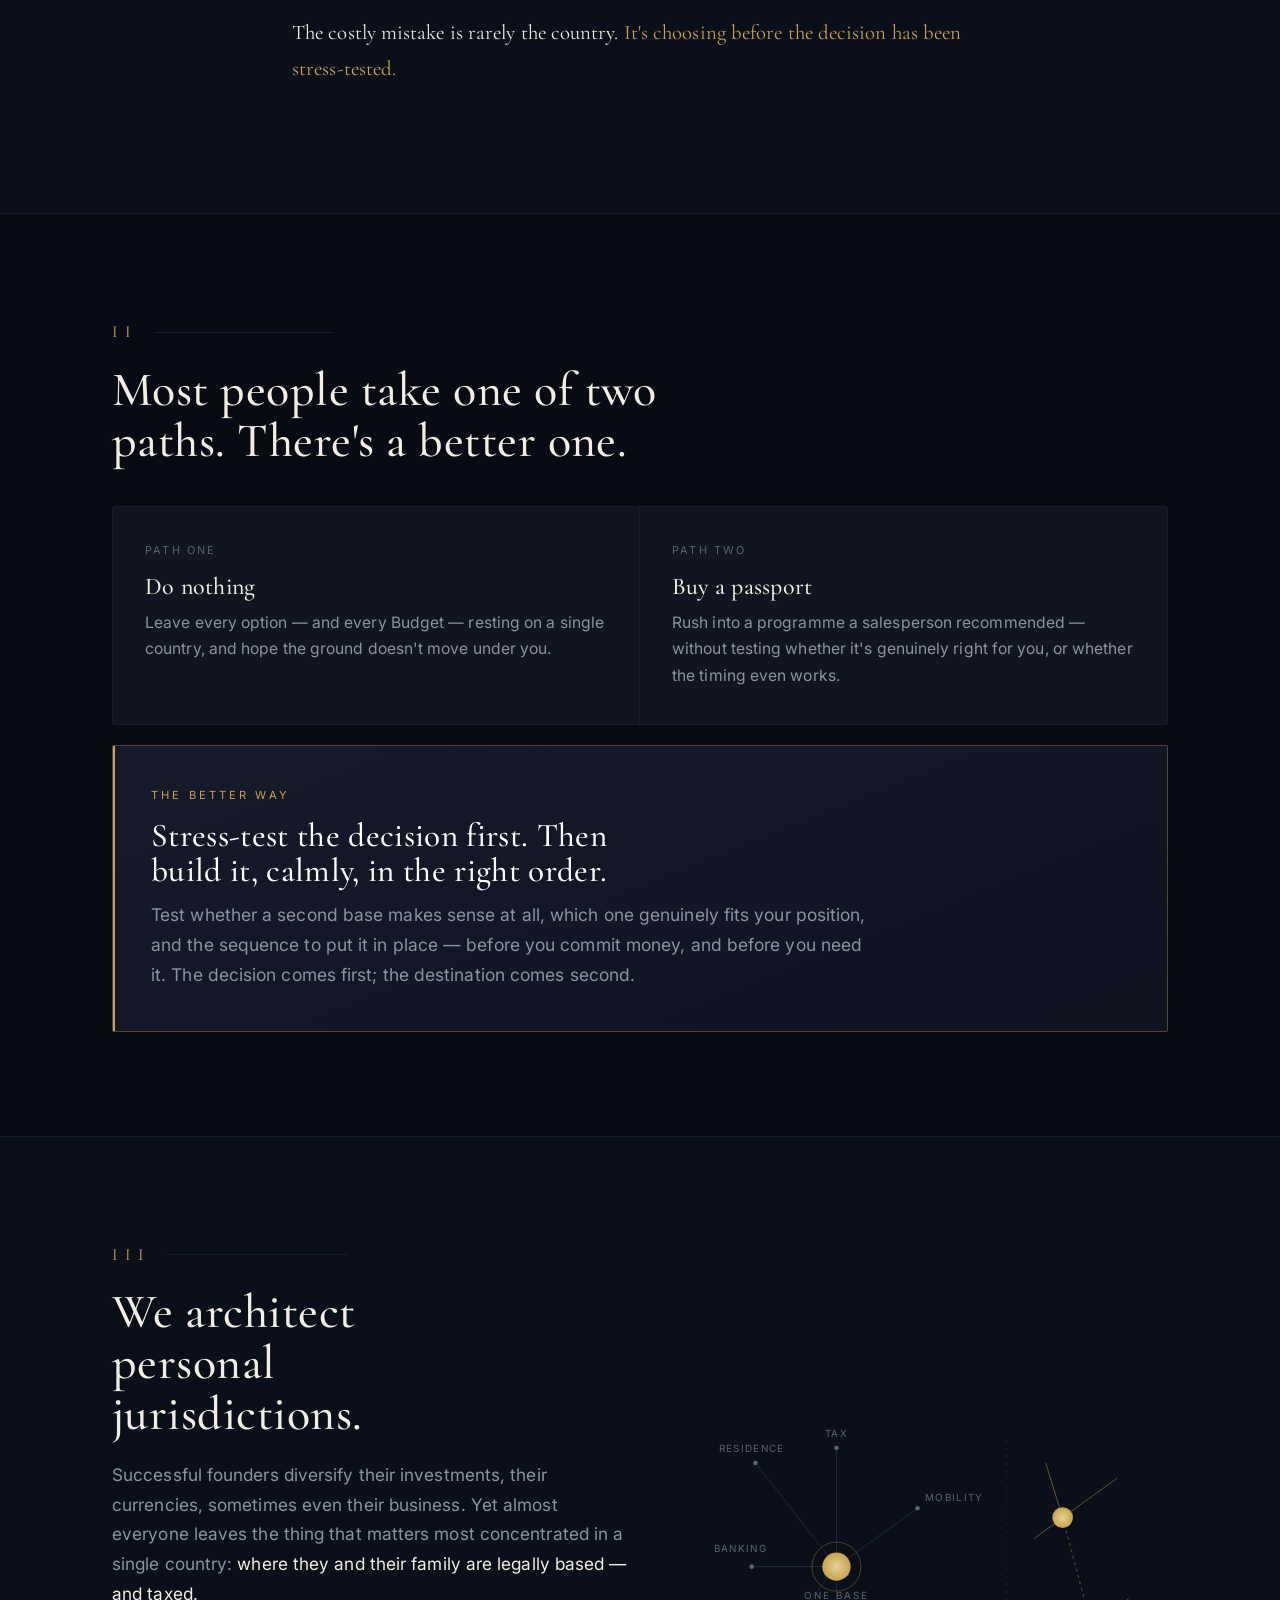
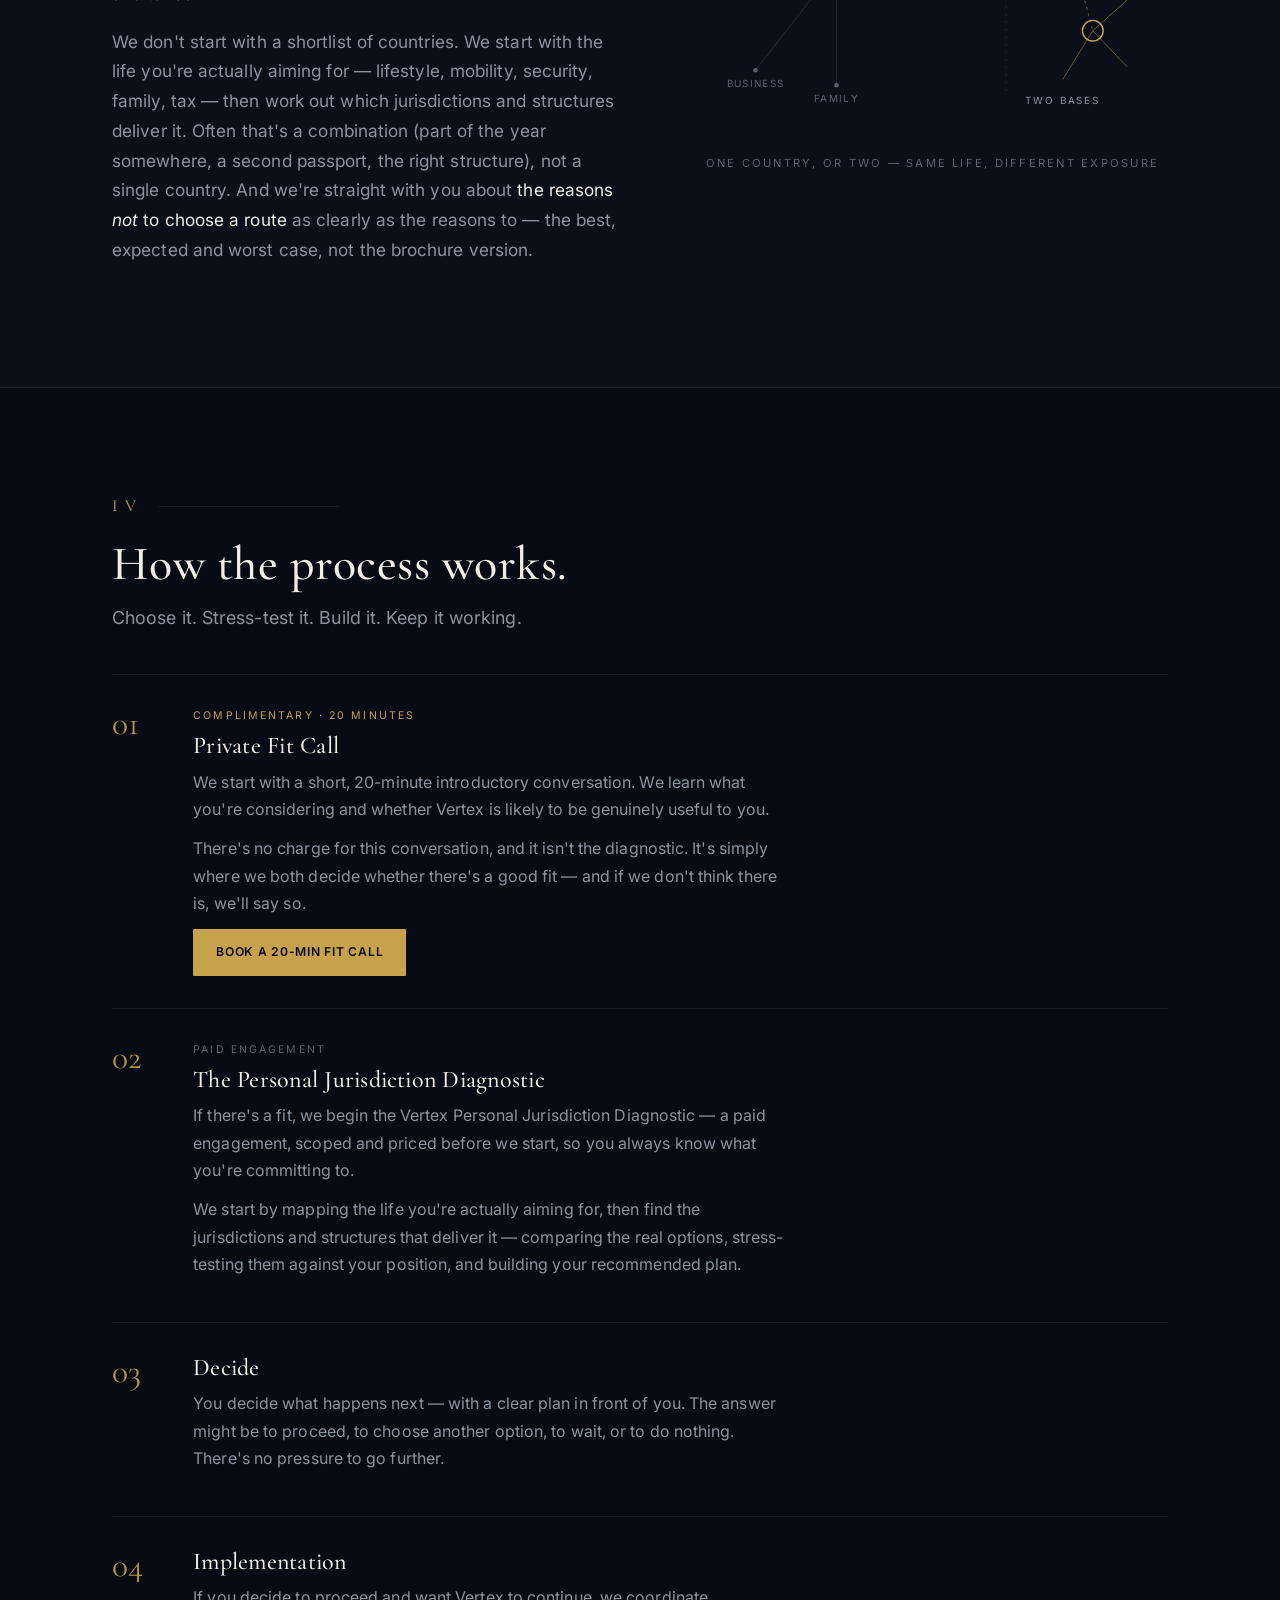
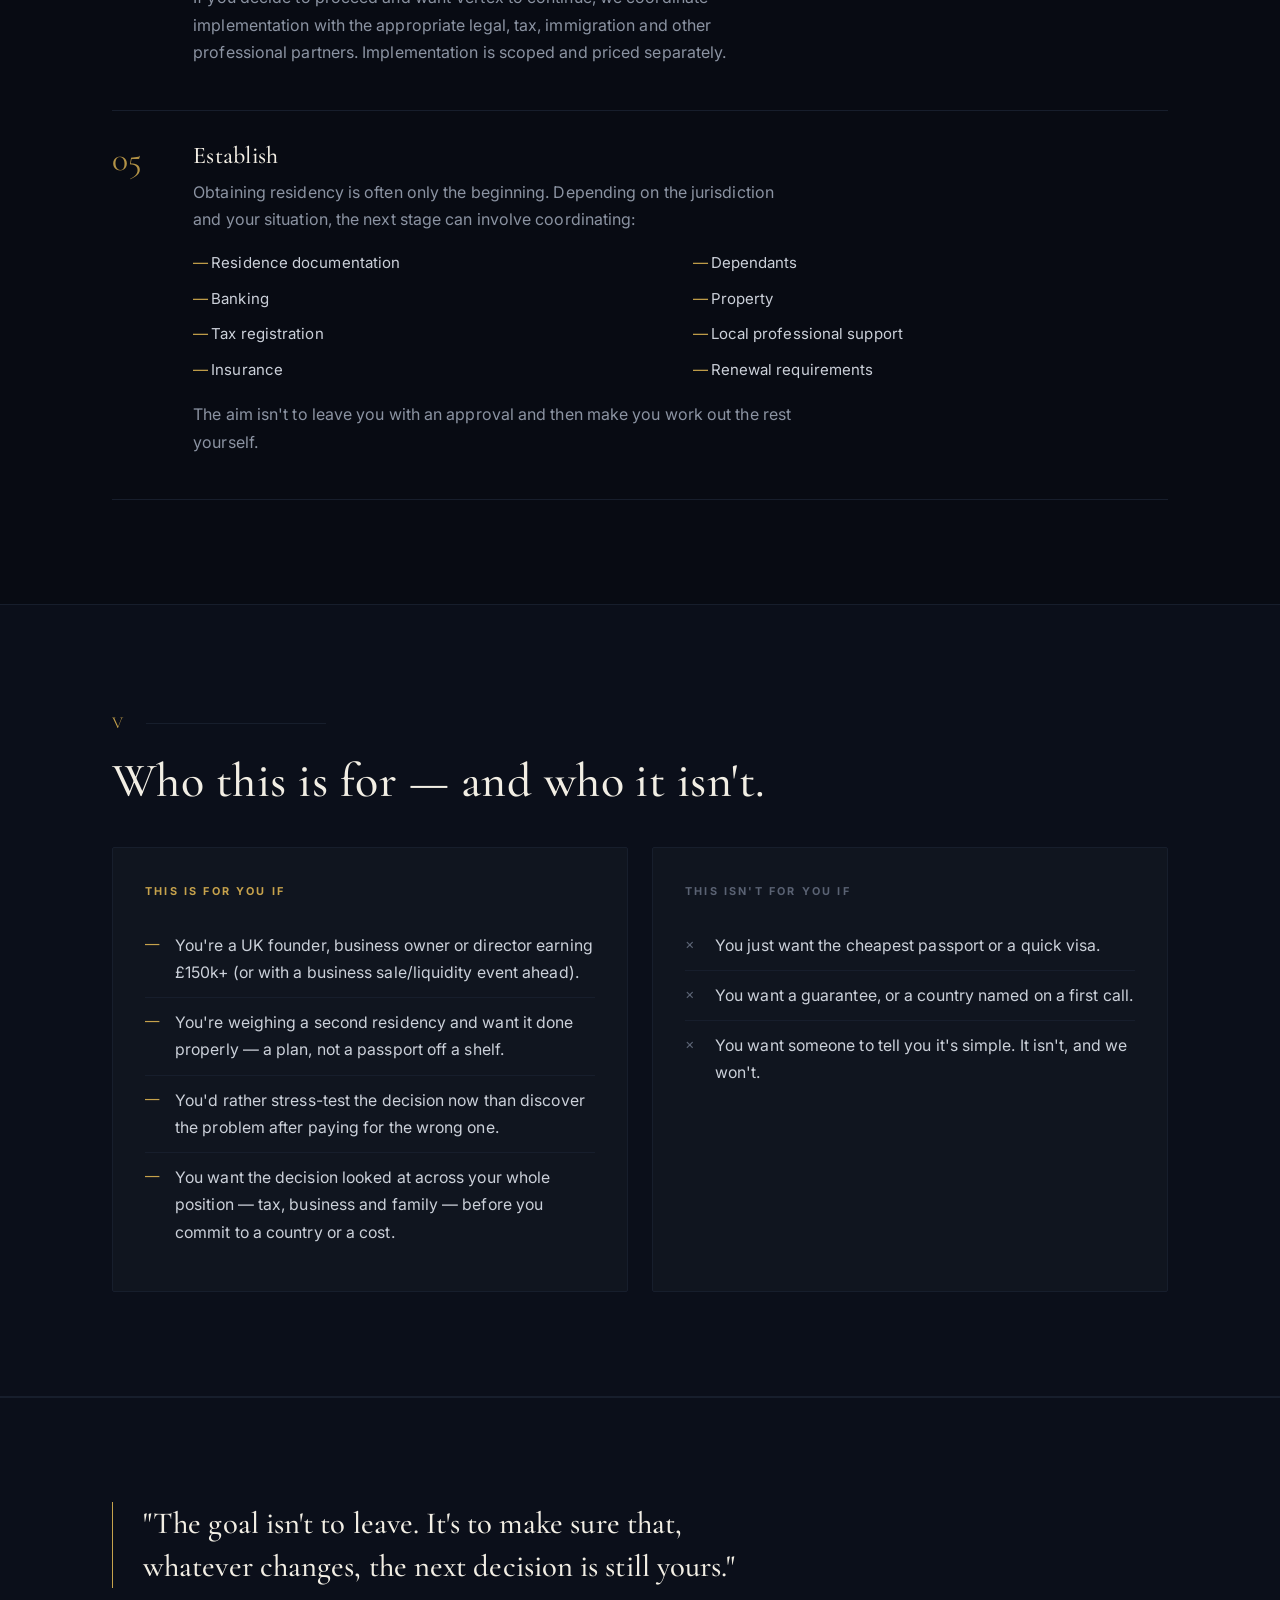
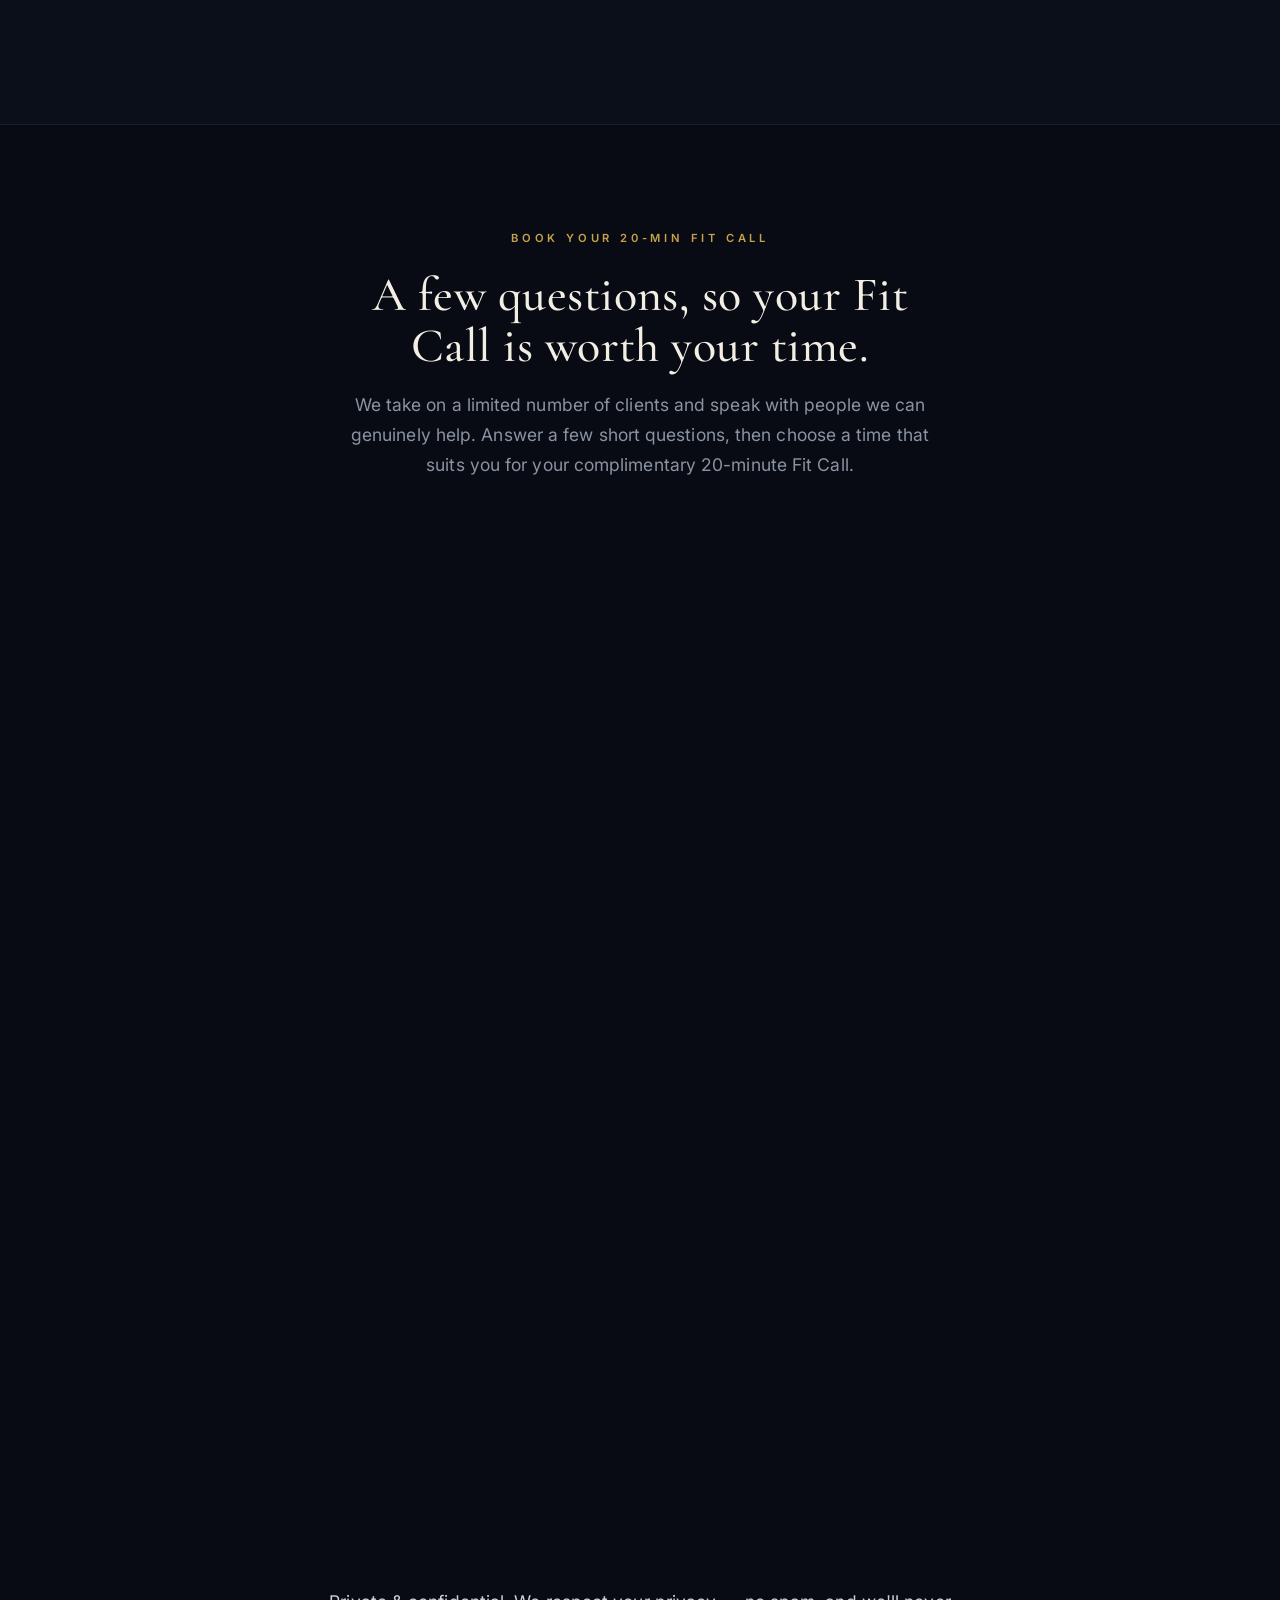
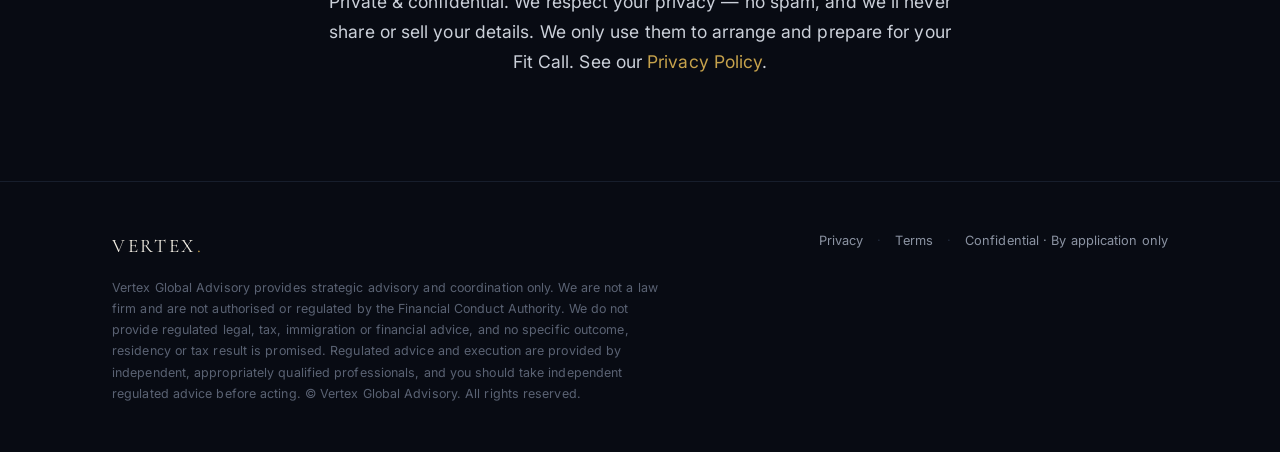
==== commit 0d51e1df: "Auto-resize Calendly embed (page_height) + wider layout + privacy/no-spam copy" ====
--- a/index.html
+++ b/index.html
@@ -400,18 +400,22 @@
 
 <!-- VII · BOOK / QUALIFIER -->
 <section class="section" id="book">
-  <div class="wrap col" style="margin:0 auto;">
-    <p class="eyebrow" style="text-align:center;">Book your 20-min Fit Call</p>
-    <h2 class="center" style="text-align:center;max-width:24ch;margin:0 auto;">A few questions, so your Fit Call is worth your time.</h2>
-    <p class="muted center" style="text-align:center;max-width:56ch;margin:18px auto 0;">We take on a limited number of clients and speak with people we can genuinely help. Answer a few short questions, then choose a time that suits you for your complimentary 20-minute Fit Call.</p>
+  <div class="wrap">
+    <div class="col" style="margin:0 auto;">
+      <p class="eyebrow" style="text-align:center;">Book your 20-min Fit Call</p>
+      <h2 class="center" style="text-align:center;max-width:24ch;margin:0 auto;">A few questions, so your Fit Call is worth your time.</h2>
+      <p class="muted center" style="text-align:center;max-width:56ch;margin:18px auto 0;">We take on a limited number of clients and speak with people we can genuinely help. Answer a few short questions, then choose a time that suits you for your complimentary 20-minute Fit Call.</p>
+    </div>
 
     <!-- Calendly inline embed — the Fit Call booking flow. Screening questions + email verification
-         are configured inside Calendly; the Schedule pixel fires via the event_scheduled listener below. -->
-    <div class="calendly-inline-widget"
+         are configured inside Calendly. The embed auto-resizes to its content via the
+         calendly.page_height listener below (no inner scrollbar); the Schedule pixel fires
+         via the event_scheduled listener. -->
+    <div id="calendlyEmbed" class="calendly-inline-widget"
          data-url="https://calendly.com/contact-vertexglobaladvisory/30min?hide_gdpr_banner=1&primary_color=c6a24c&background_color=0b0f1a&text_color=cbd0d9"
-         style="min-width:320px;height:780px;"></div>
+         style="min-width:320px;max-width:940px;margin:36px auto 0;height:1050px;"></div>
     <script type="text/javascript" src="https://assets.calendly.com/assets/external/widget.js" async></script>
-    <p class="privacy" style="text-align:center;margin-top:18px;">By application · Confidential · For UK founders and business owners earning £150k+. We'll only use your details to arrange your call.</p>
+    <p class="privacy" style="text-align:center;max-width:640px;margin:20px auto 0;">Private &amp; confidential. We respect your privacy — no spam, and we'll never share or sell your details. We only use them to arrange and prepare for your Fit Call. See our <a href="privacy.html">Privacy&nbsp;Policy</a>.</p>
   </div>
 </section>
 
@@ -440,10 +444,17 @@
     var io=new IntersectionObserver(function(en){en.forEach(function(x){if(x.isIntersecting){x.target.classList.add('in');io.unobserve(x.target);}});},{threshold:.14});
     els.forEach(function(e){io.observe(e);});
   })();
-  // Fire the Meta Pixel "Schedule" conversion when a booking completes inside the Calendly embed.
+  // Calendly inline embed: (1) auto-resize the embed to fit each step so there's no inner
+  // scrollbar (the page scrolls naturally), and (2) fire the Meta Pixel "Schedule" conversion
+  // when a booking completes.
   window.addEventListener('message', function(e){
     if(typeof e.data !== 'object' || !e.data || !e.data.event) return;
     if((e.origin||'').indexOf('calendly.com') === -1) return;
+    if(e.data.event === 'calendly.page_height' && e.data.payload && e.data.payload.height){
+      var h = parseInt(e.data.payload.height, 10);
+      var box = document.getElementById('calendlyEmbed');
+      if(box && h > 400){ box.style.height = h + 'px'; }
+    }
     if(e.data.event === 'calendly.event_scheduled' && window.fbq){
       fbq('track','Schedule');
     }
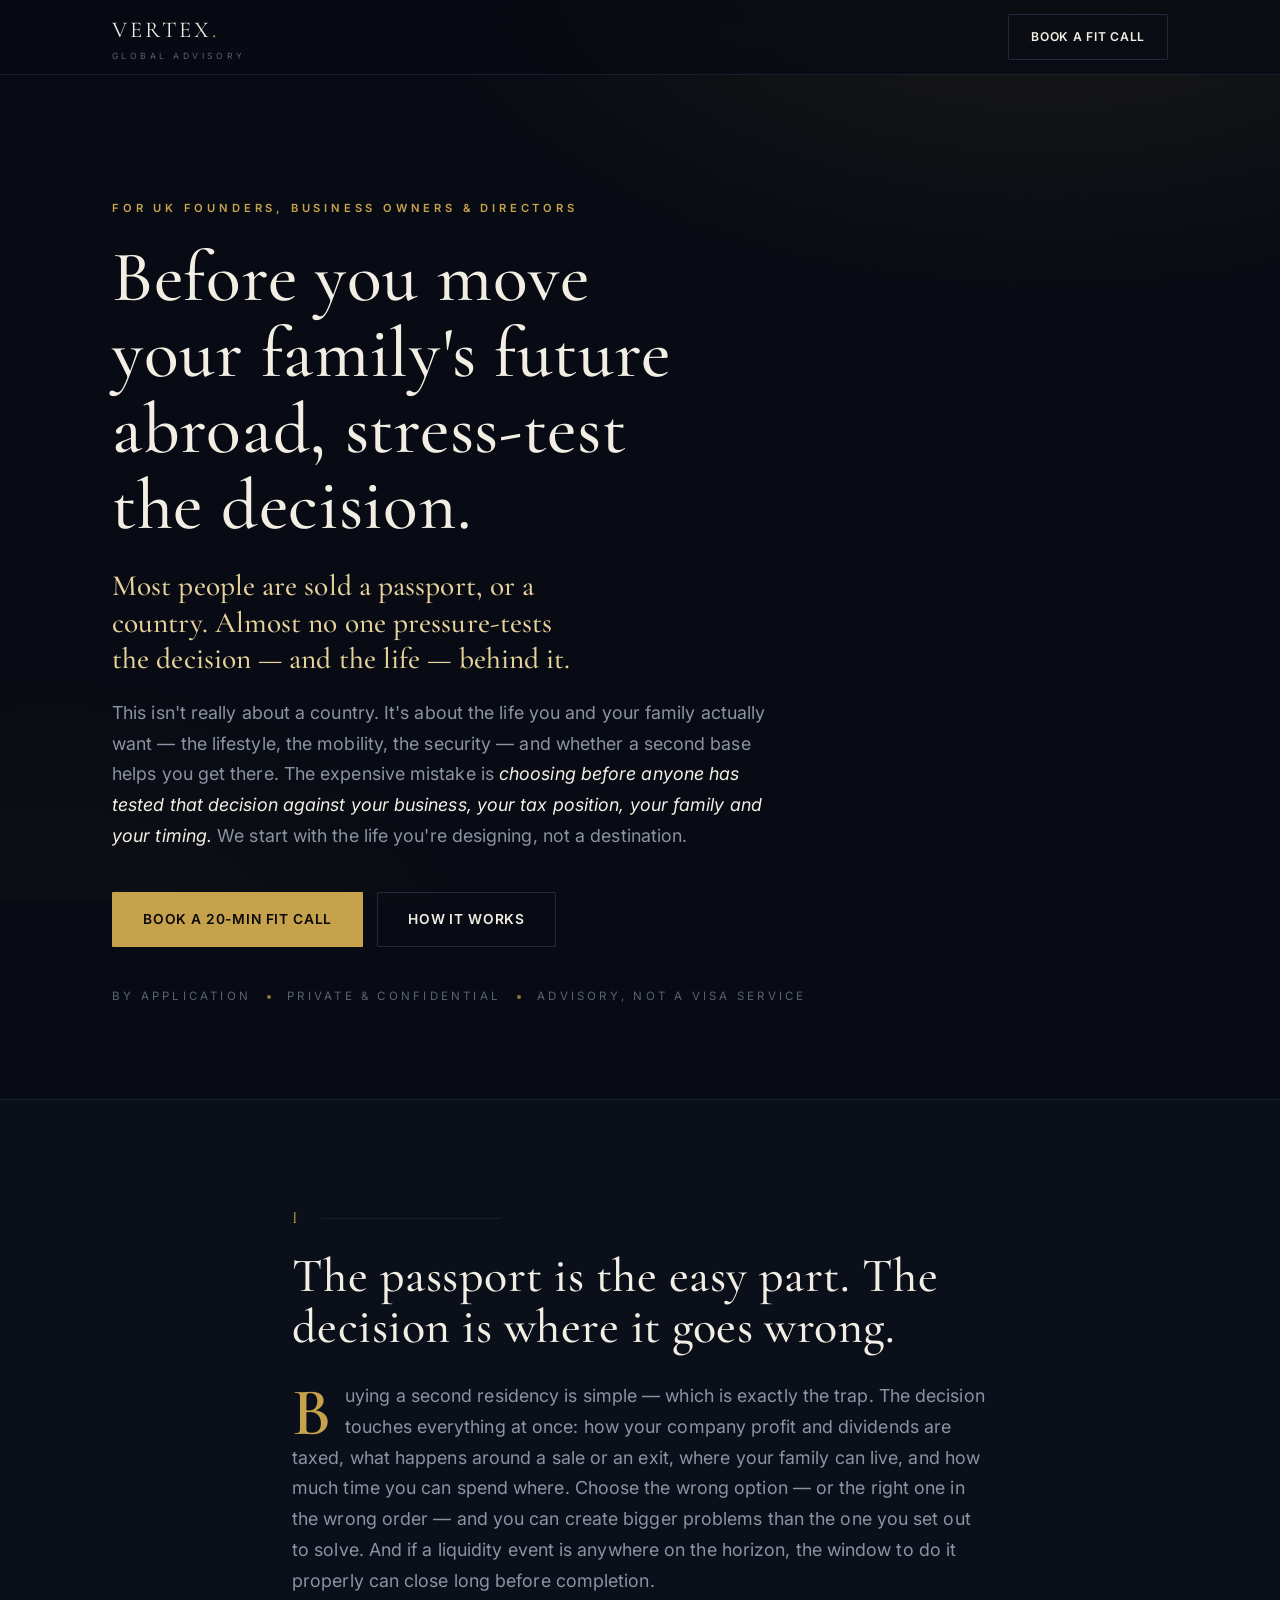
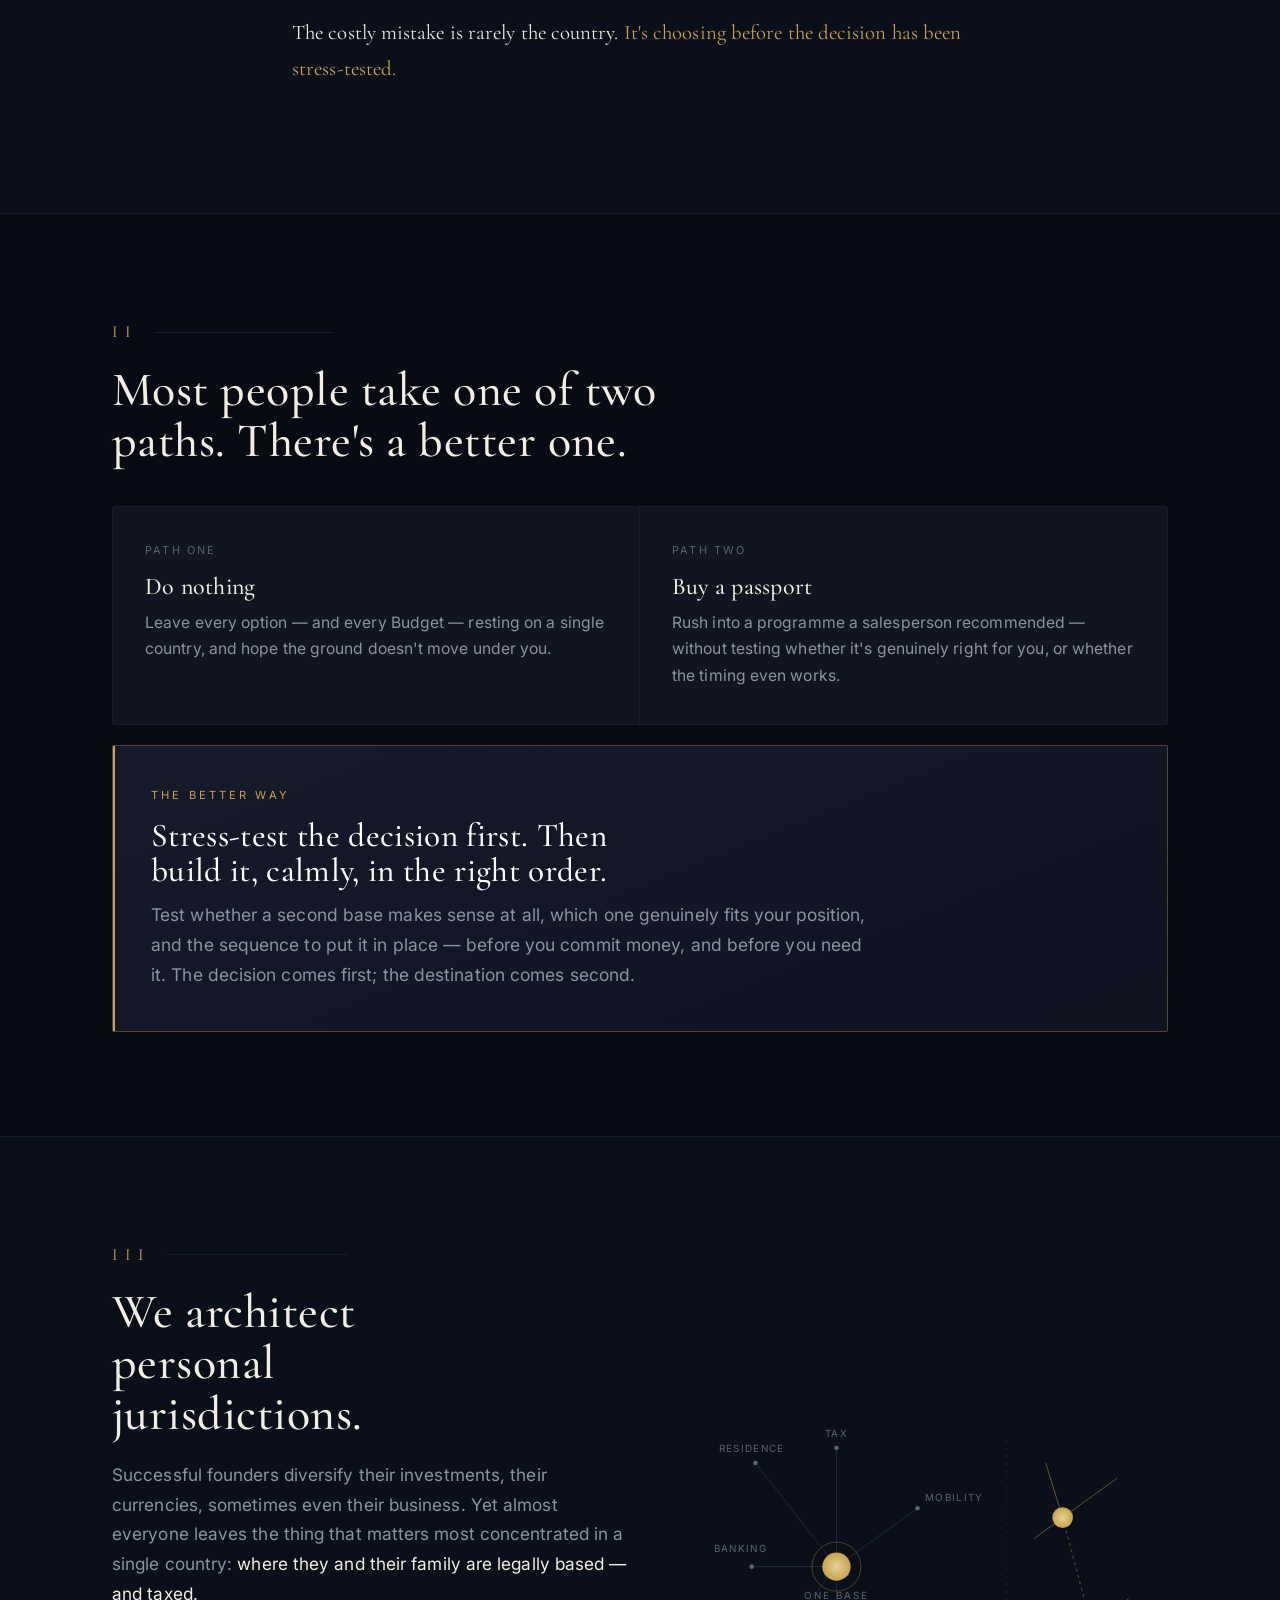
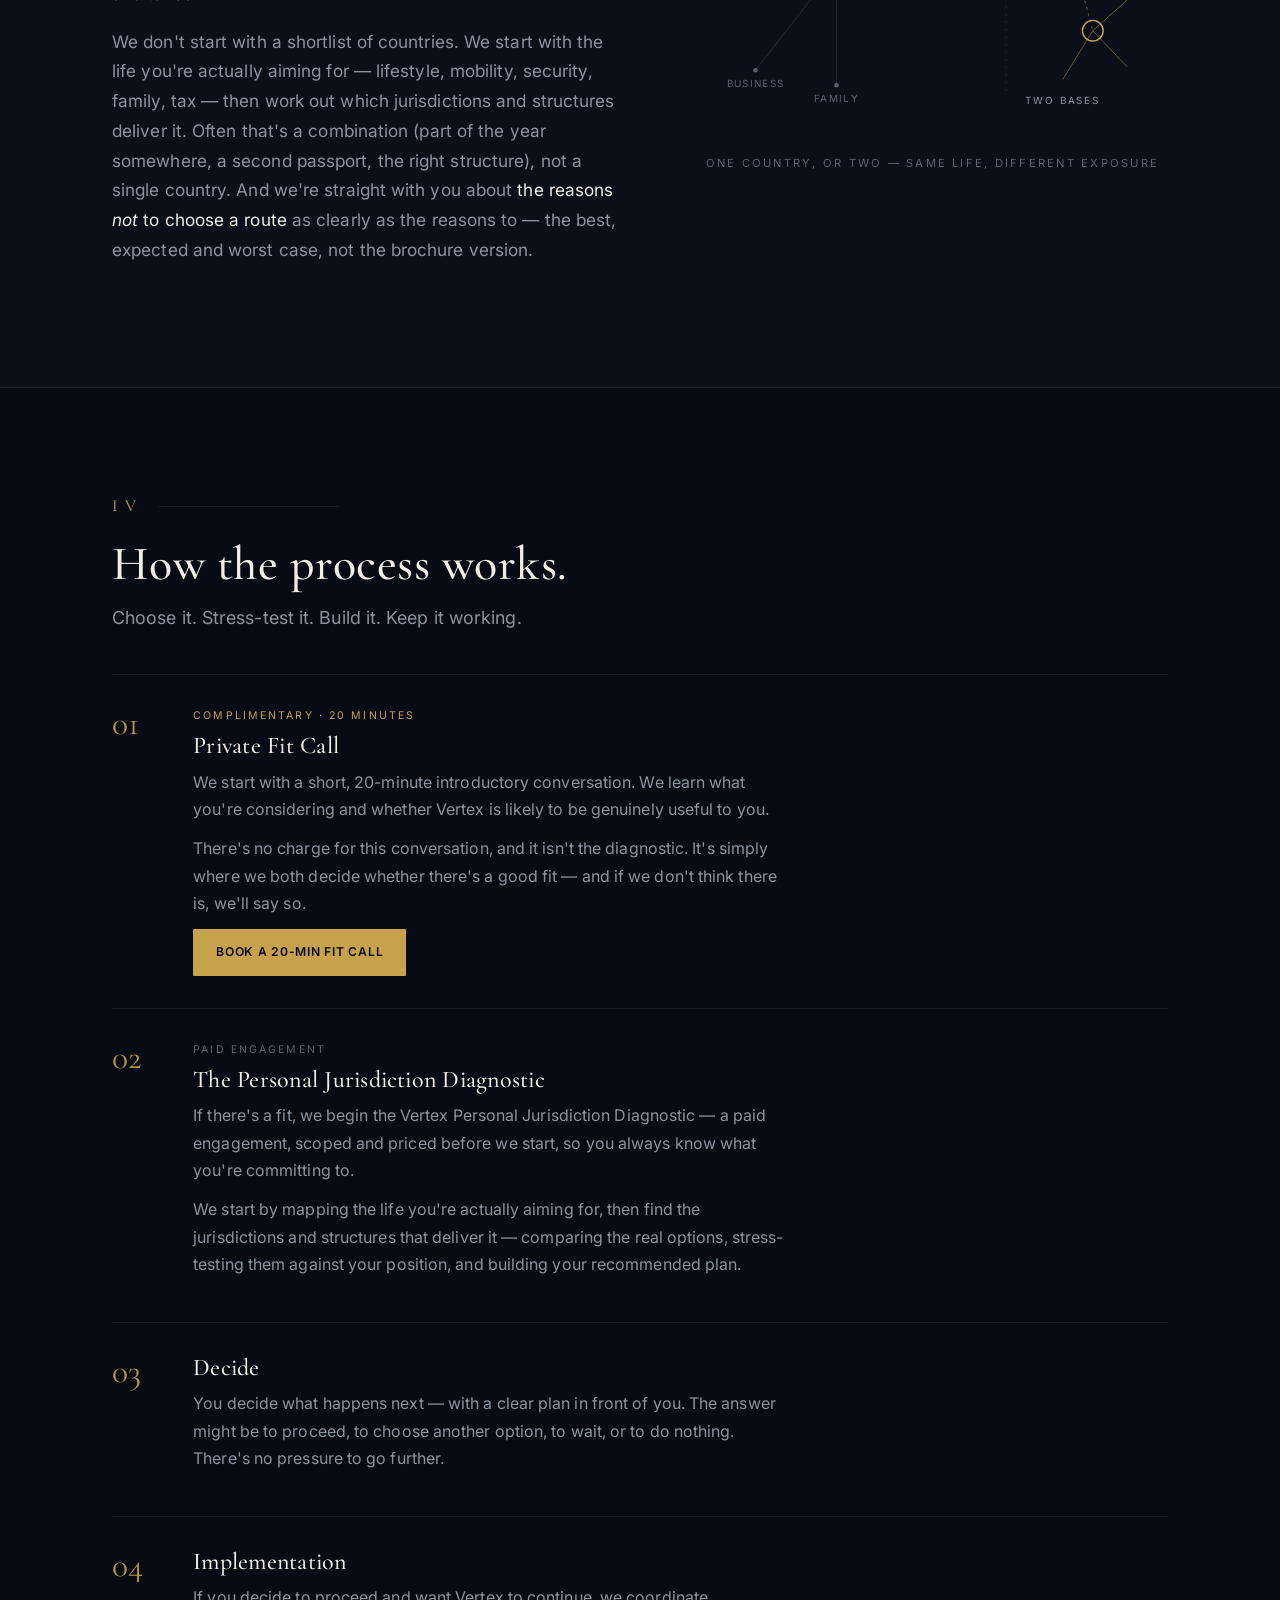
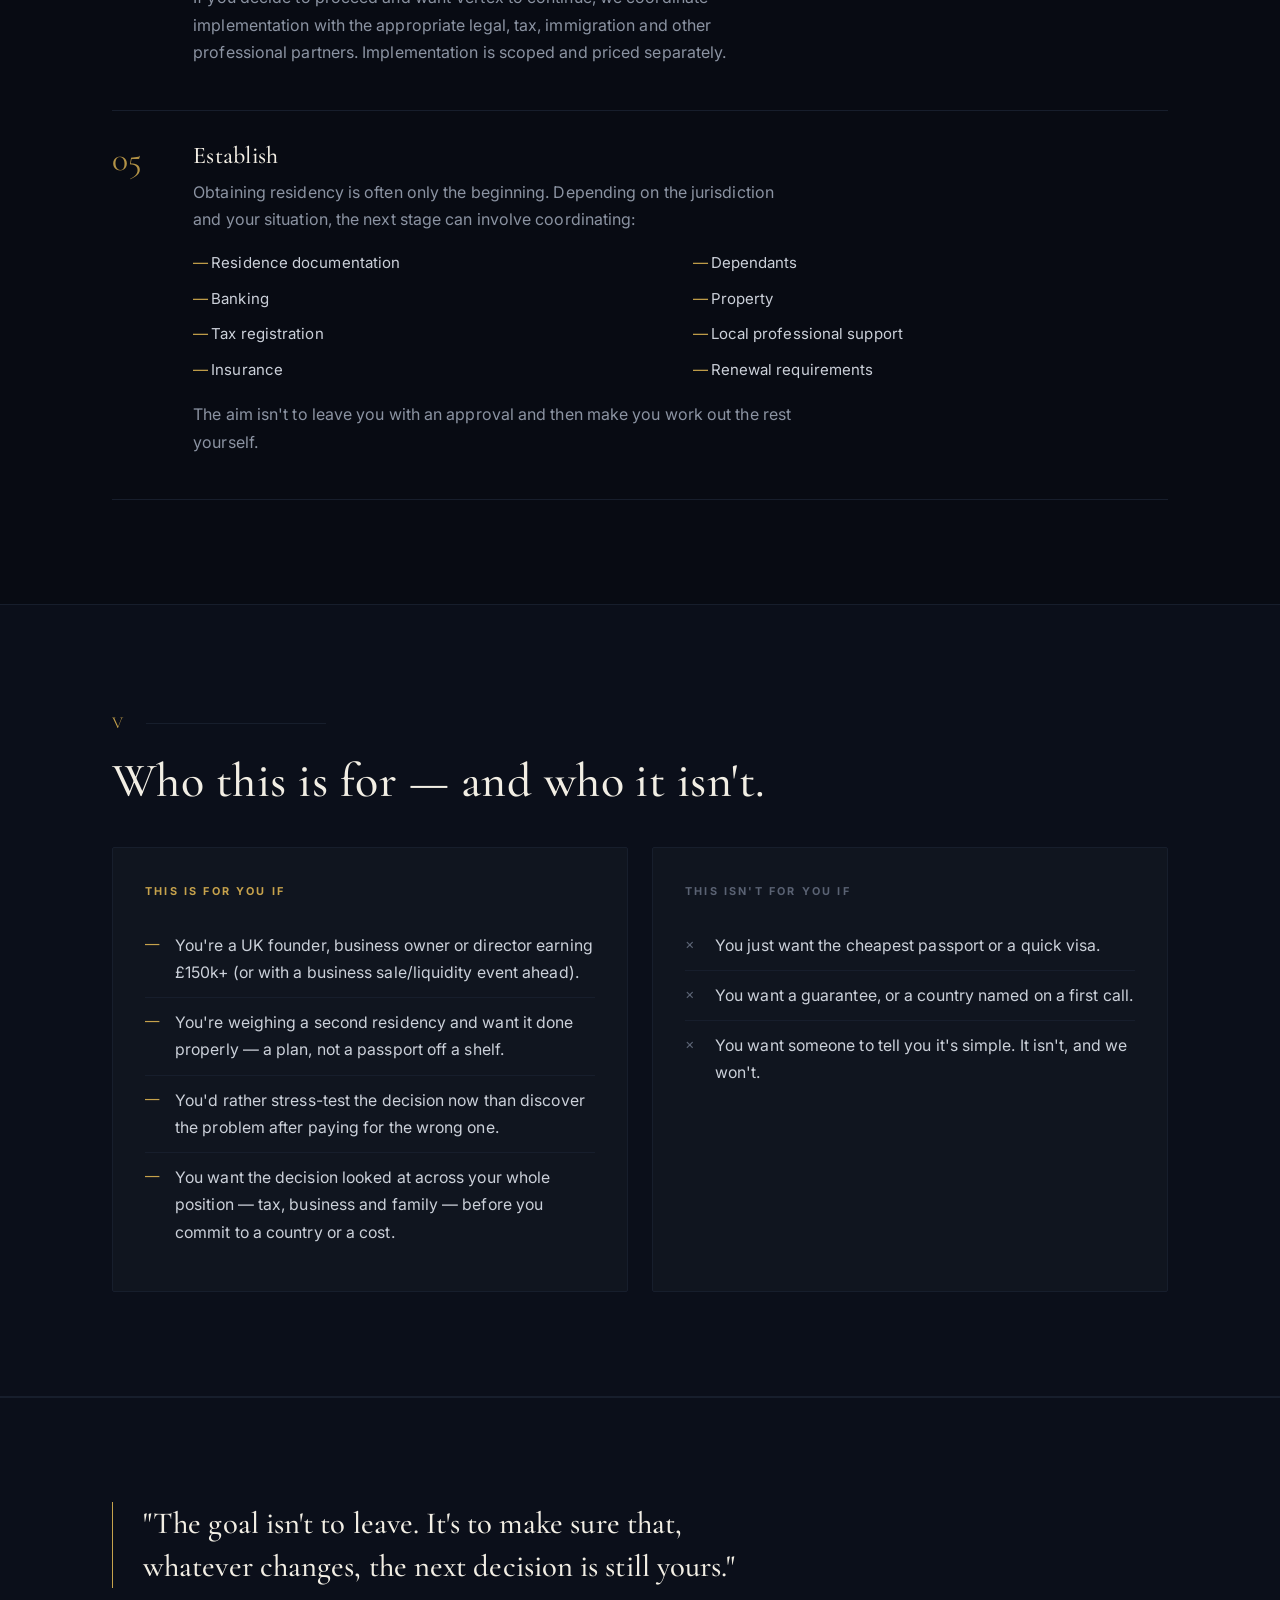
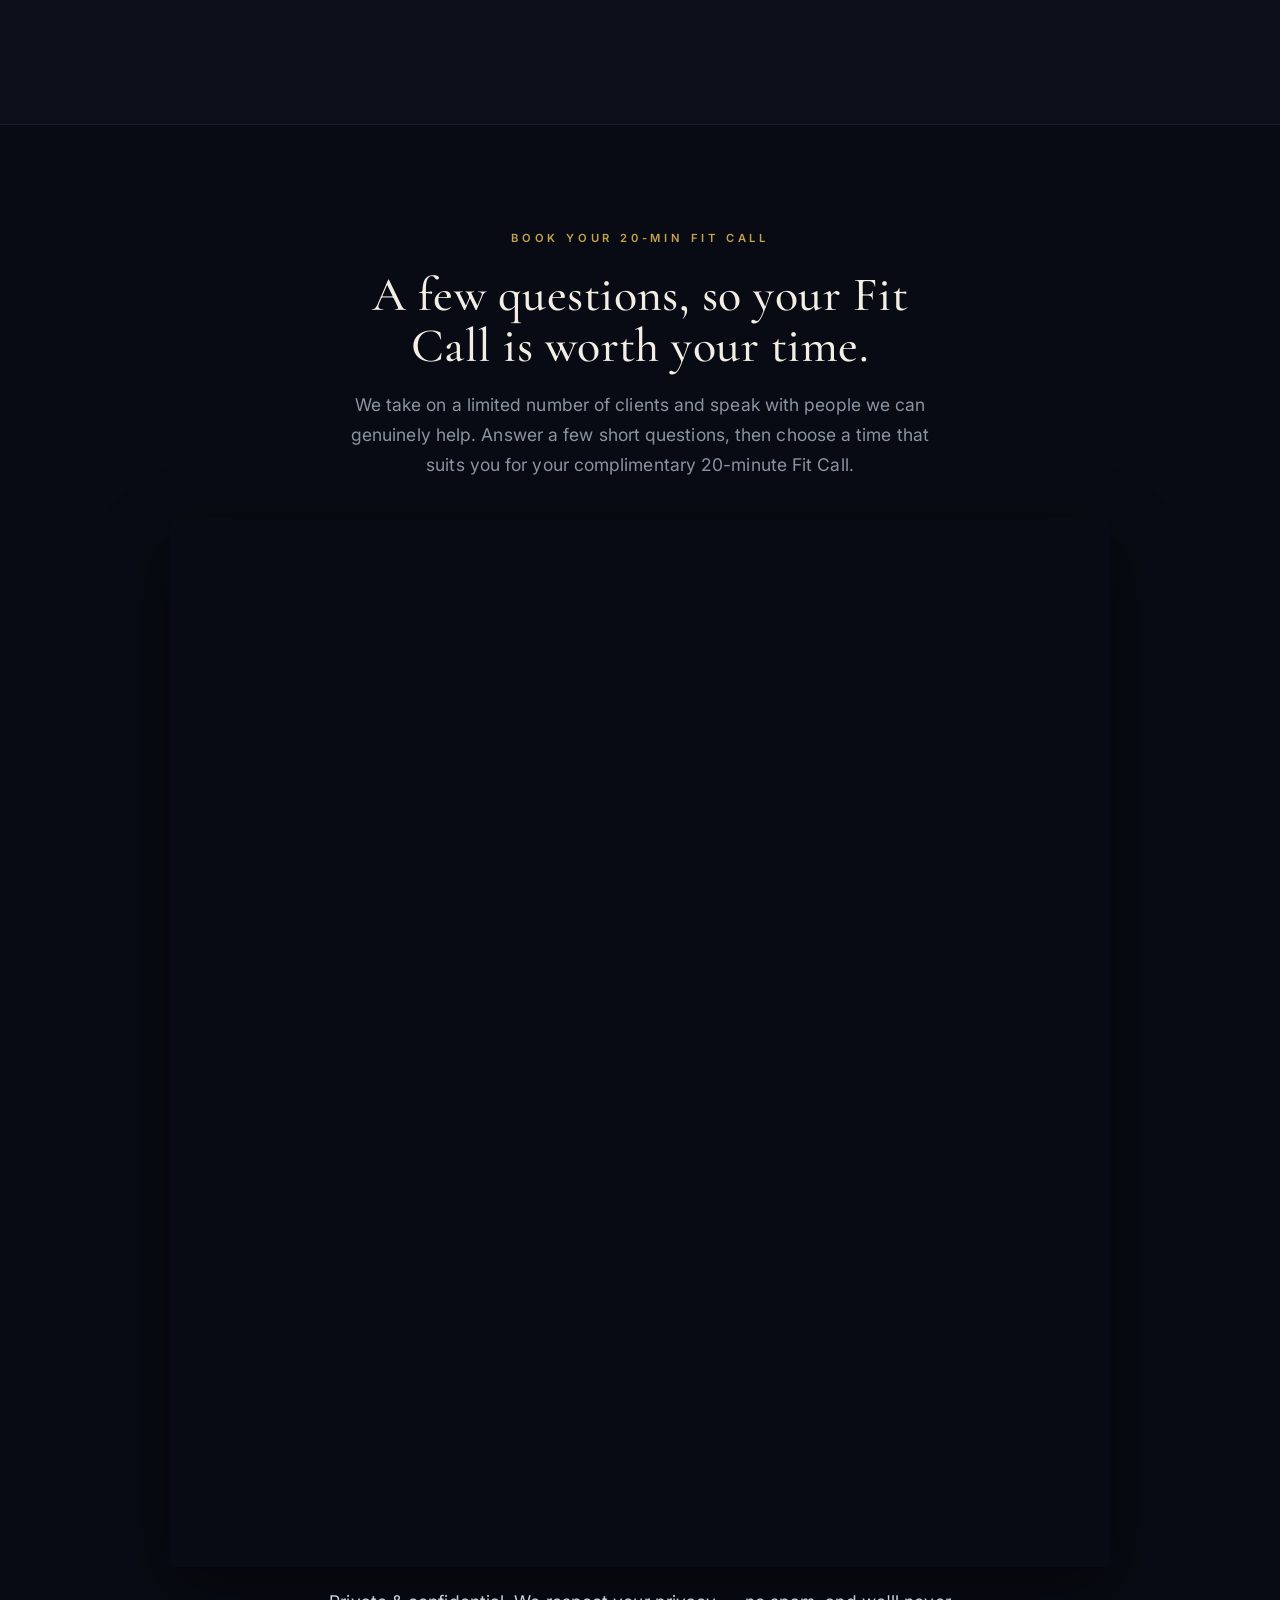
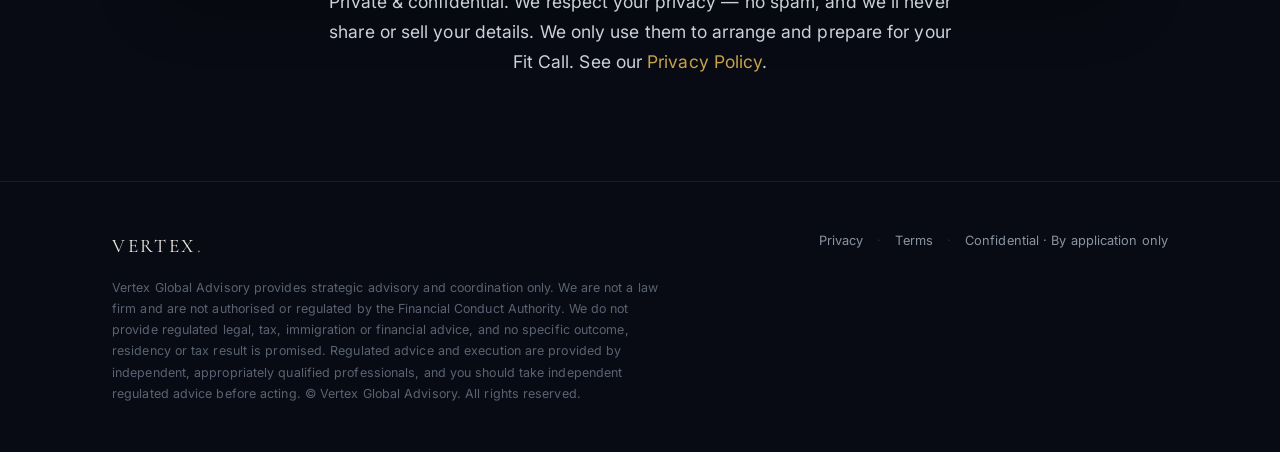
==== commit 219b0d1a: "Option A: self-redirect to thank-you (no Calendly interstitial) + light-theme embed so verification " ====
--- a/index.html
+++ b/index.html
@@ -6,7 +6,7 @@
   Hallmark · macrostructure: Long Document (editorial-luxury) · tone: luxury/discreet · anchor hue: gold (brass ~80°)
   Compliance: advisory/coordination only, not FCA-regulated; no promised tax/residency outcome; tax as considerations; no jurisdictions named.
   NOTE: the "no-commission / independence" claim was REMOVED (Vertex may take partner commissions) — do NOT re-introduce "independent" or "we don't earn on placement" language anywhere.
-  CTA: Calendly inline embed (event /30min). Screening questions + email verification live in Calendly; the Schedule pixel fires via Calendly's event_scheduled postMessage listener.
+  CTA: Calendly inline embed (event /private-fit-call). Screening questions + email verification live in Calendly; the Schedule pixel fires via Calendly's event_scheduled postMessage listener.
 -->
 <html lang="en">
 <head>
@@ -412,8 +412,8 @@
          calendly.page_height listener below (no inner scrollbar); the Schedule pixel fires
          via the event_scheduled listener. -->
     <div id="calendlyEmbed" class="calendly-inline-widget"
-         data-url="https://calendly.com/contact-vertexglobaladvisory/30min?hide_gdpr_banner=1&primary_color=c6a24c&background_color=0b0f1a&text_color=cbd0d9"
-         style="min-width:320px;max-width:940px;margin:36px auto 0;height:1050px;"></div>
+         data-url="https://calendly.com/contact-vertexglobaladvisory/private-fit-call?hide_gdpr_banner=1&primary_color=c6a24c"
+         style="min-width:320px;max-width:940px;margin:36px auto 0;height:1050px;border-radius:6px;overflow:hidden;box-shadow:0 24px 70px rgba(0,0,0,.45);"></div>
     <script type="text/javascript" src="https://assets.calendly.com/assets/external/widget.js" async></script>
     <p class="privacy" style="text-align:center;max-width:640px;margin:20px auto 0;">Private &amp; confidential. We respect your privacy — no spam, and we'll never share or sell your details. We only use them to arrange and prepare for your Fit Call. See our <a href="privacy.html">Privacy&nbsp;Policy</a>.</p>
   </div>
@@ -445,8 +445,9 @@
     els.forEach(function(e){io.observe(e);});
   })();
   // Calendly inline embed: (1) auto-resize the embed to fit each step so there's no inner
-  // scrollbar (the page scrolls naturally), and (2) fire the Meta Pixel "Schedule" conversion
-  // when a booking completes.
+  // scrollbar, (2) fire the Meta Pixel "Schedule" conversion, and (3) send the visitor to our
+  // own thank-you page on booking — handled here, NOT via Calendly's redirect, so there's no
+  // "You are leaving Calendly" interstitial (Calendly's own redirect should be left OFF).
   window.addEventListener('message', function(e){
     if(typeof e.data !== 'object' || !e.data || !e.data.event) return;
     if((e.origin||'').indexOf('calendly.com') === -1) return;
@@ -455,8 +456,9 @@
       var box = document.getElementById('calendlyEmbed');
       if(box && h > 400){ box.style.height = h + 'px'; }
     }
-    if(e.data.event === 'calendly.event_scheduled' && window.fbq){
-      fbq('track','Schedule');
+    if(e.data.event === 'calendly.event_scheduled'){
+      if(window.fbq){ fbq('track','Schedule'); }
+      setTimeout(function(){ window.location.href = '/thank-you/'; }, 600);
     }
   });
 </script>
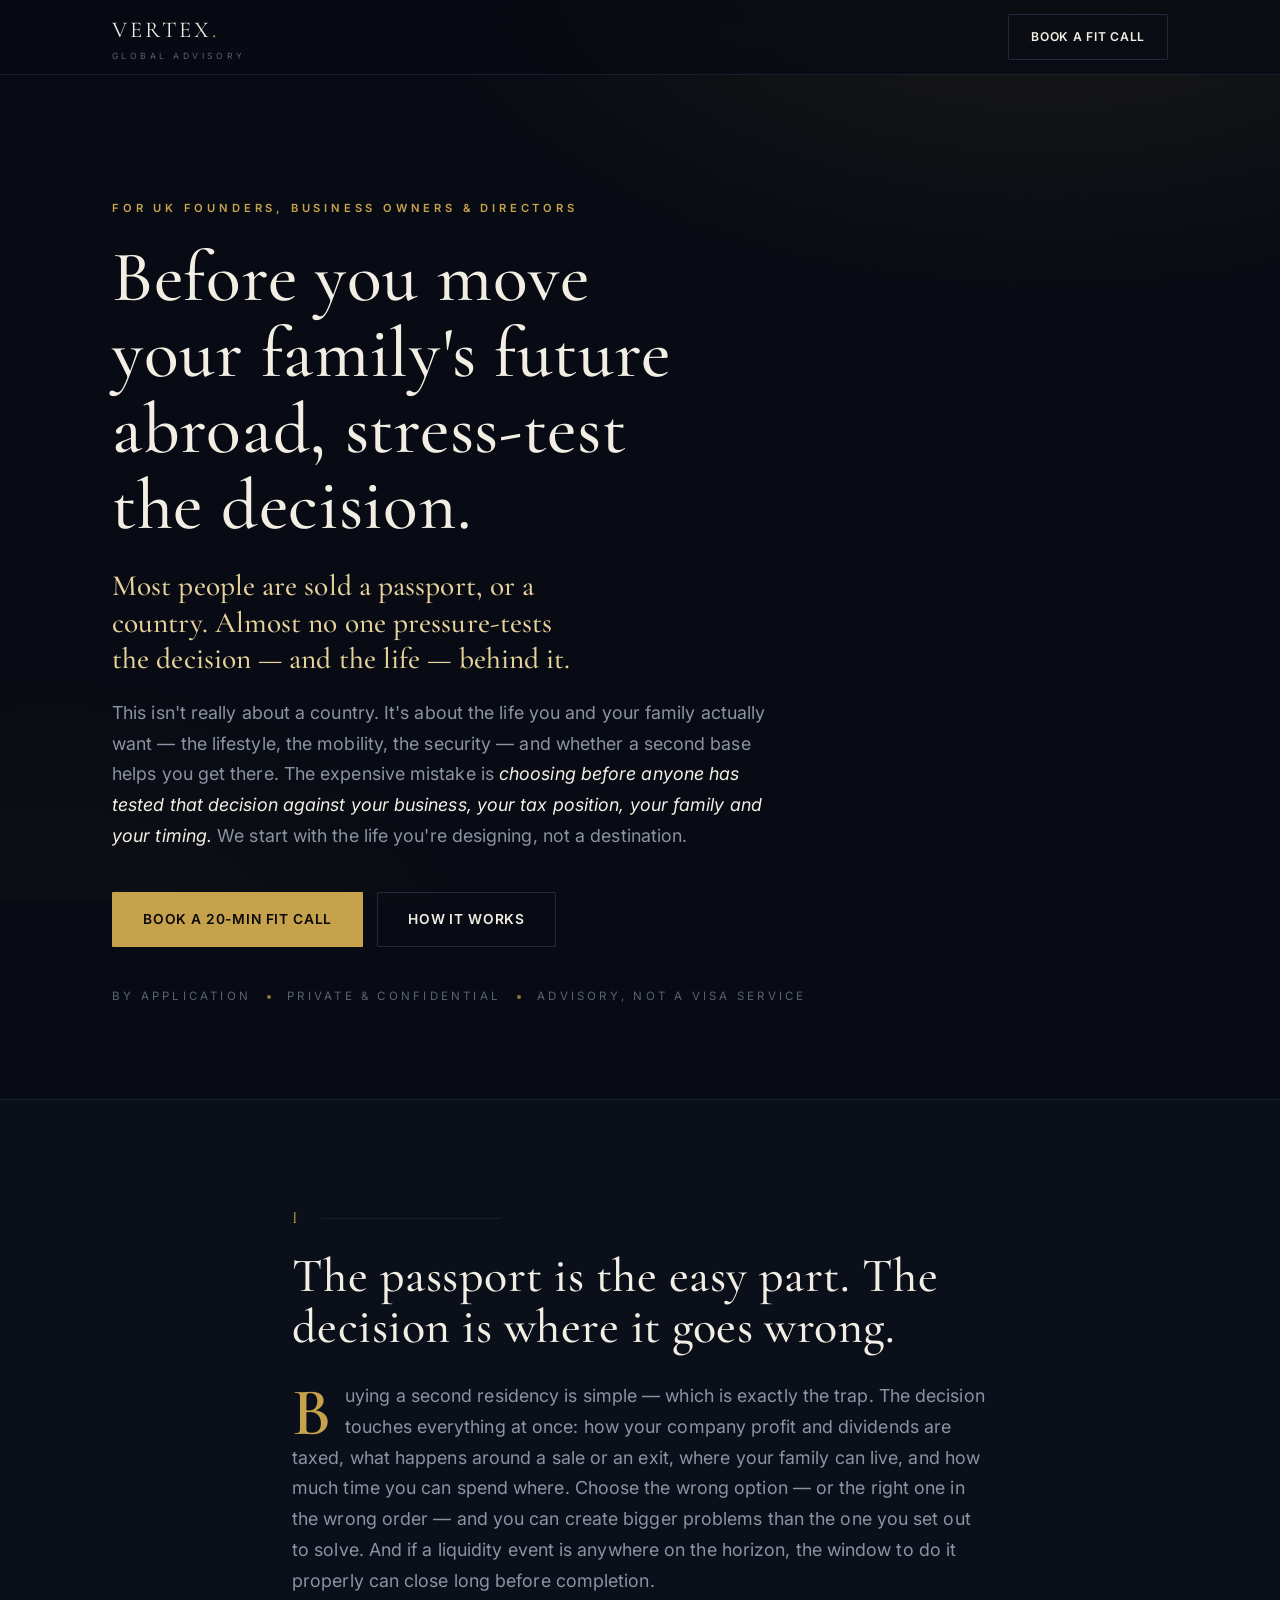
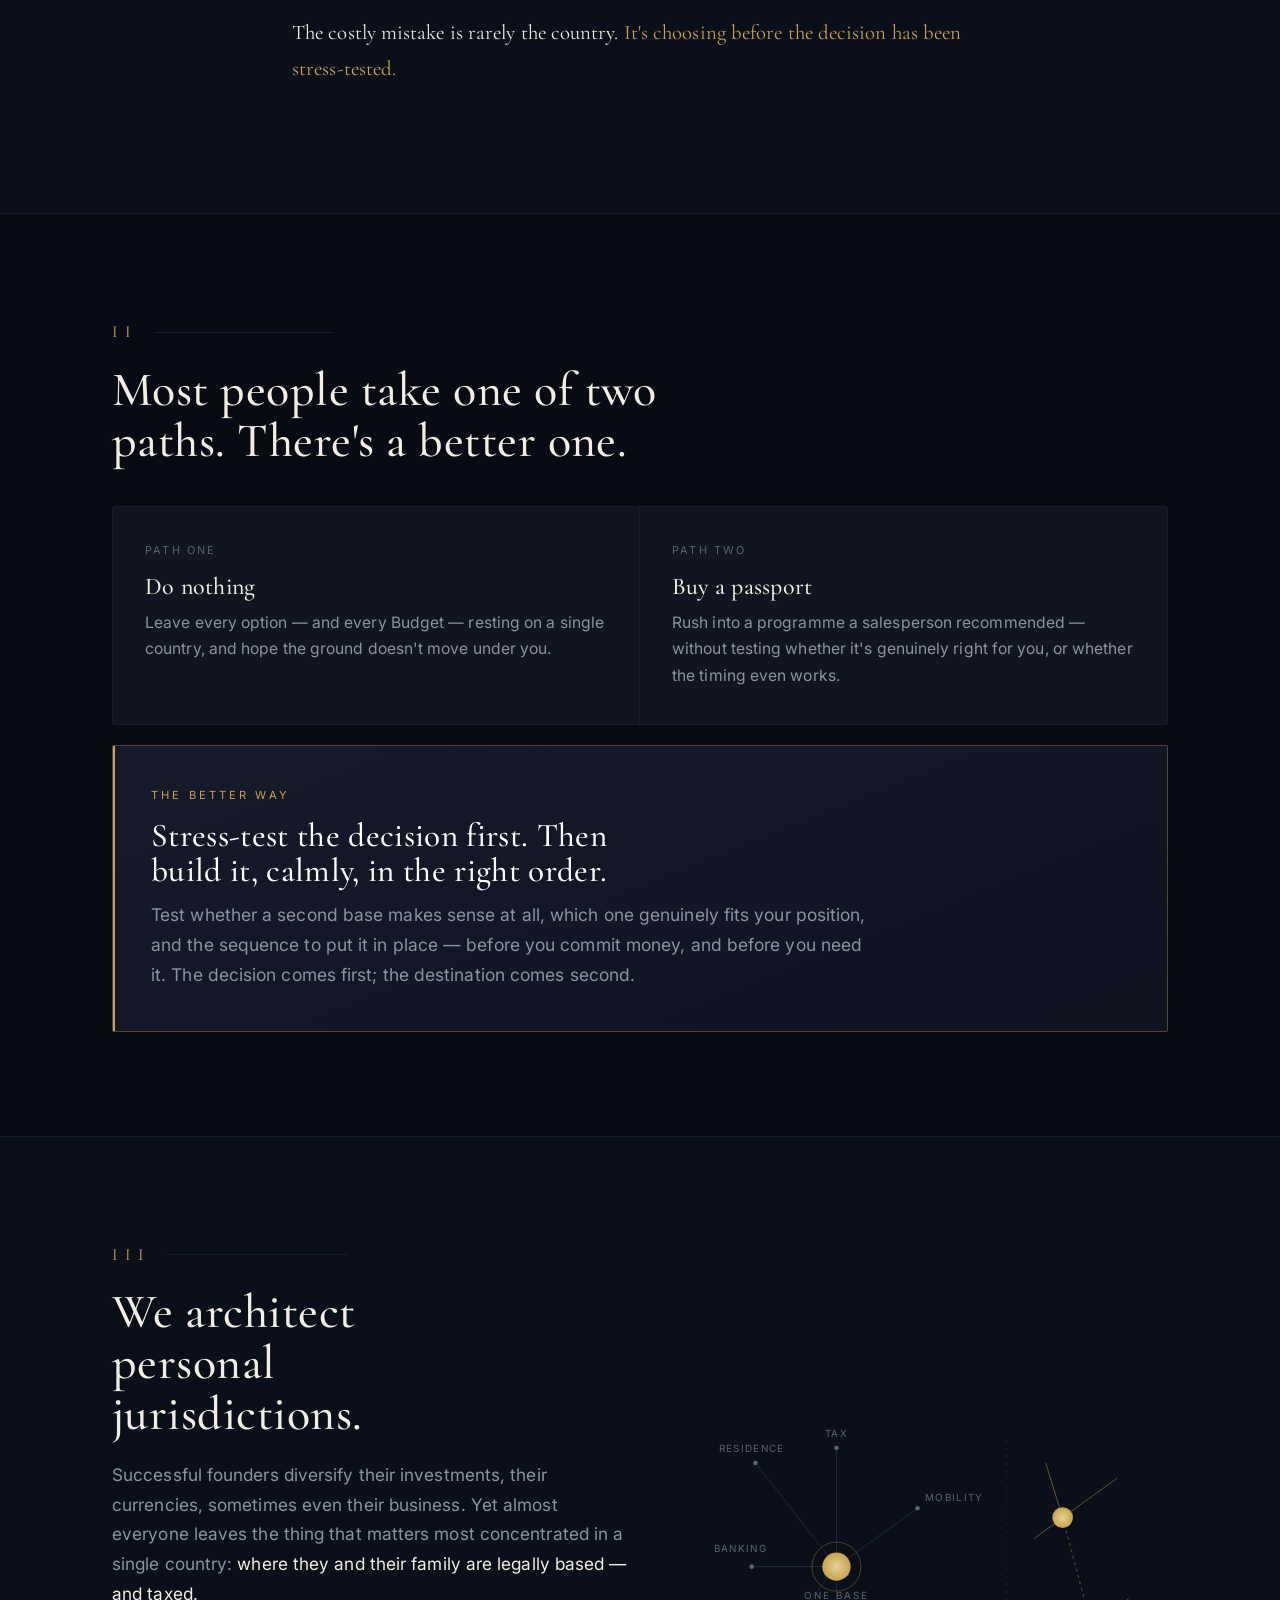
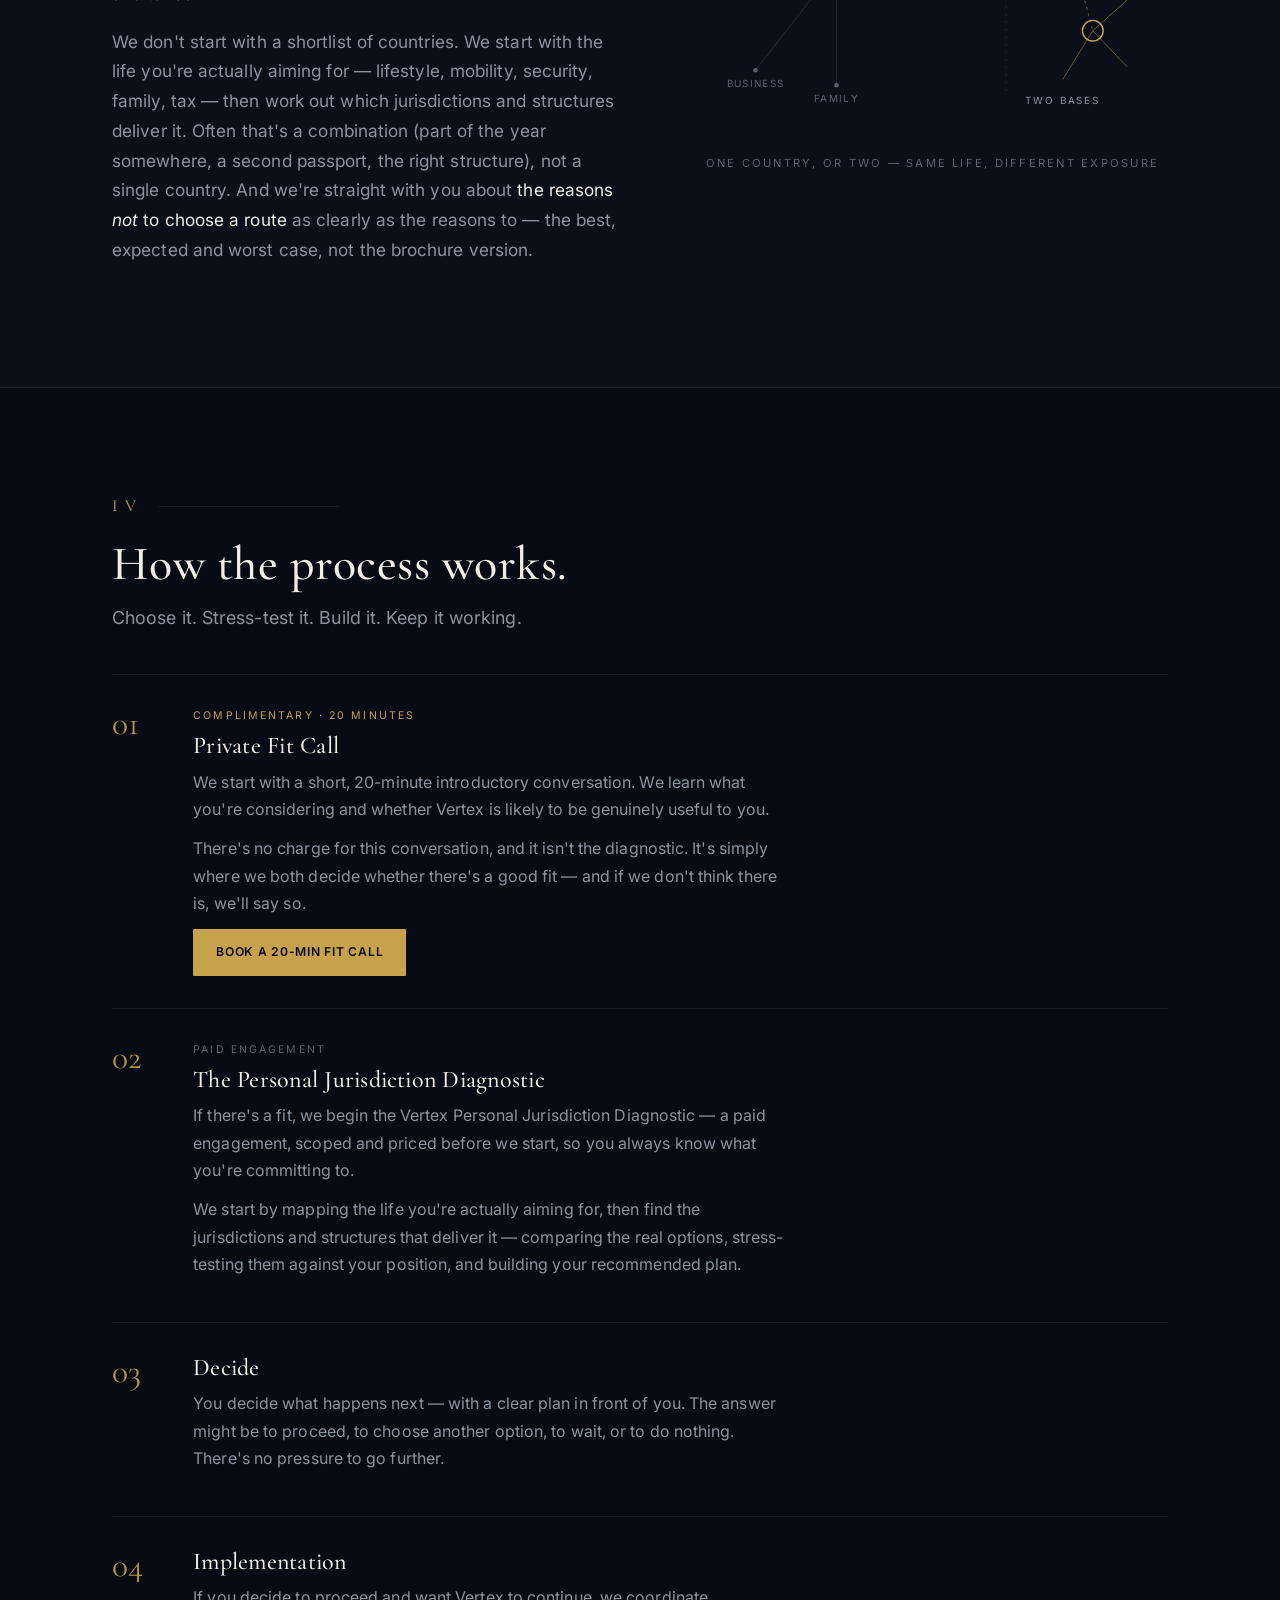
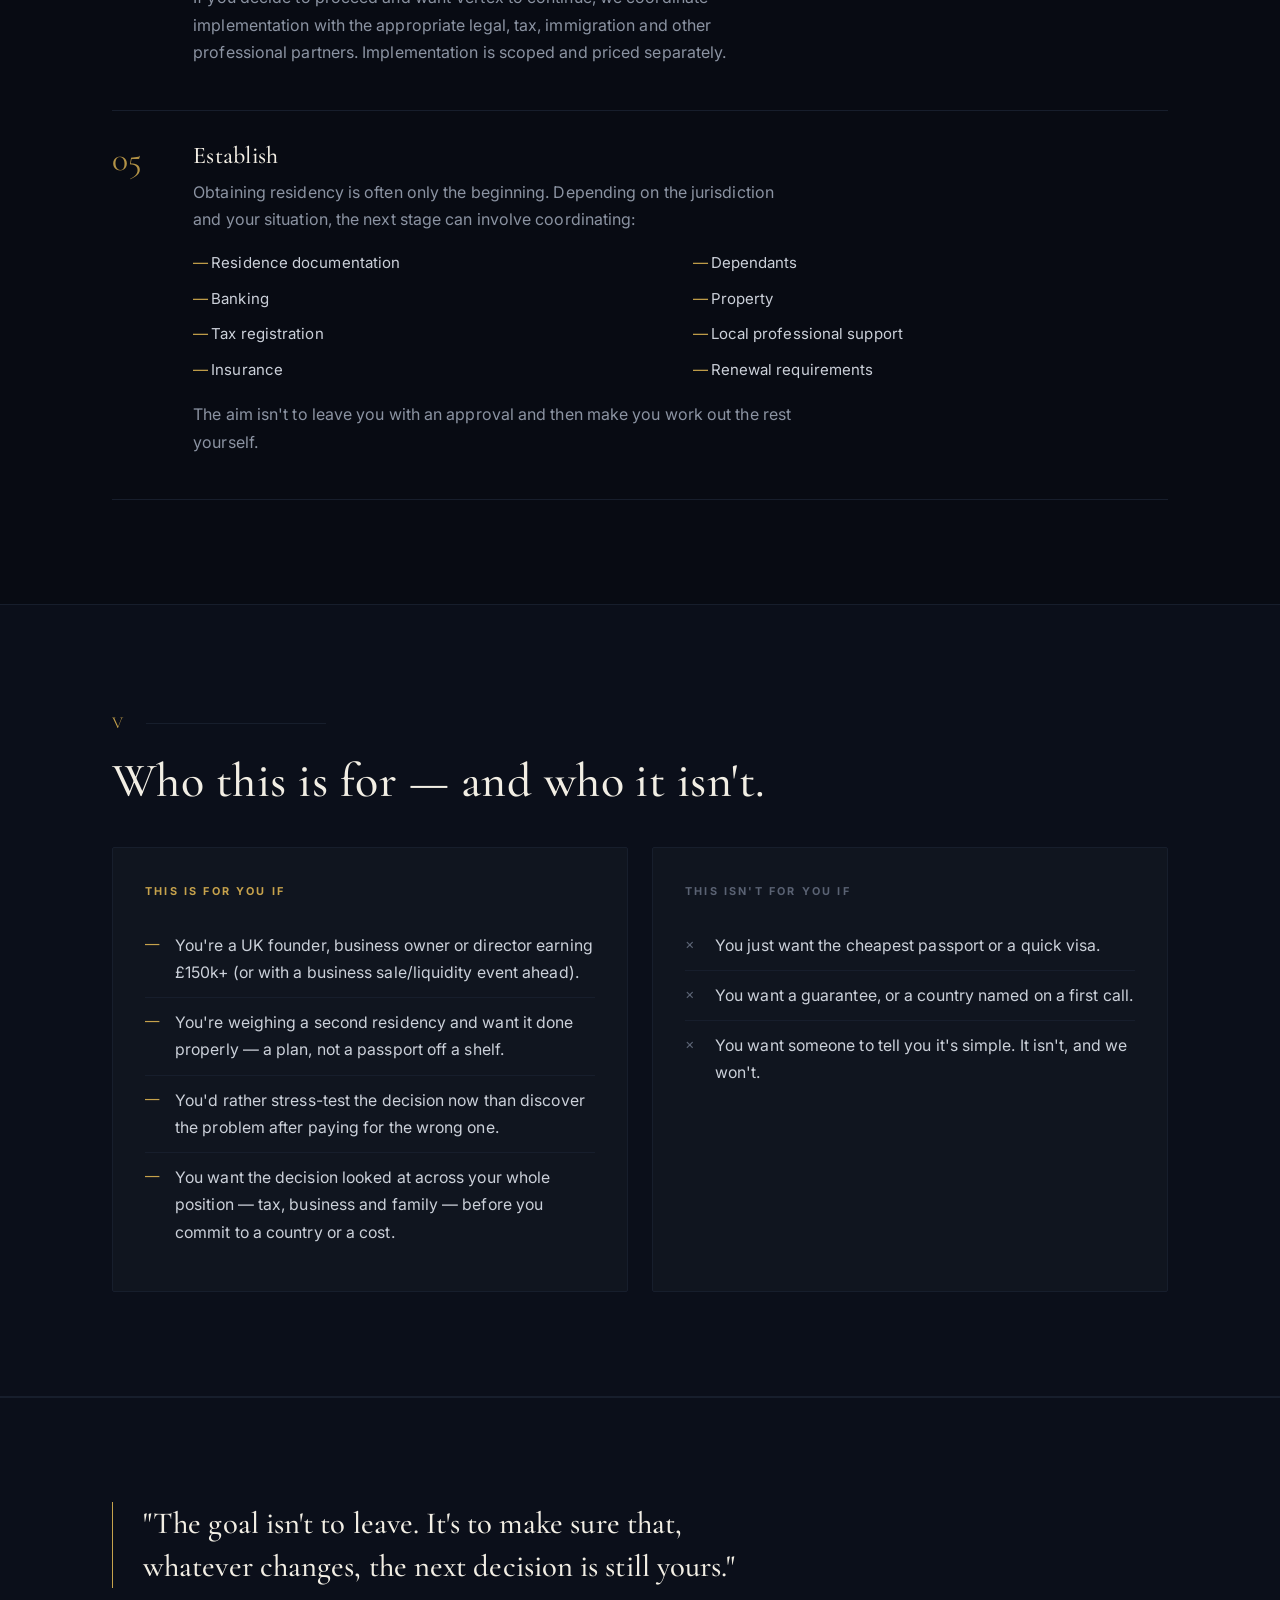
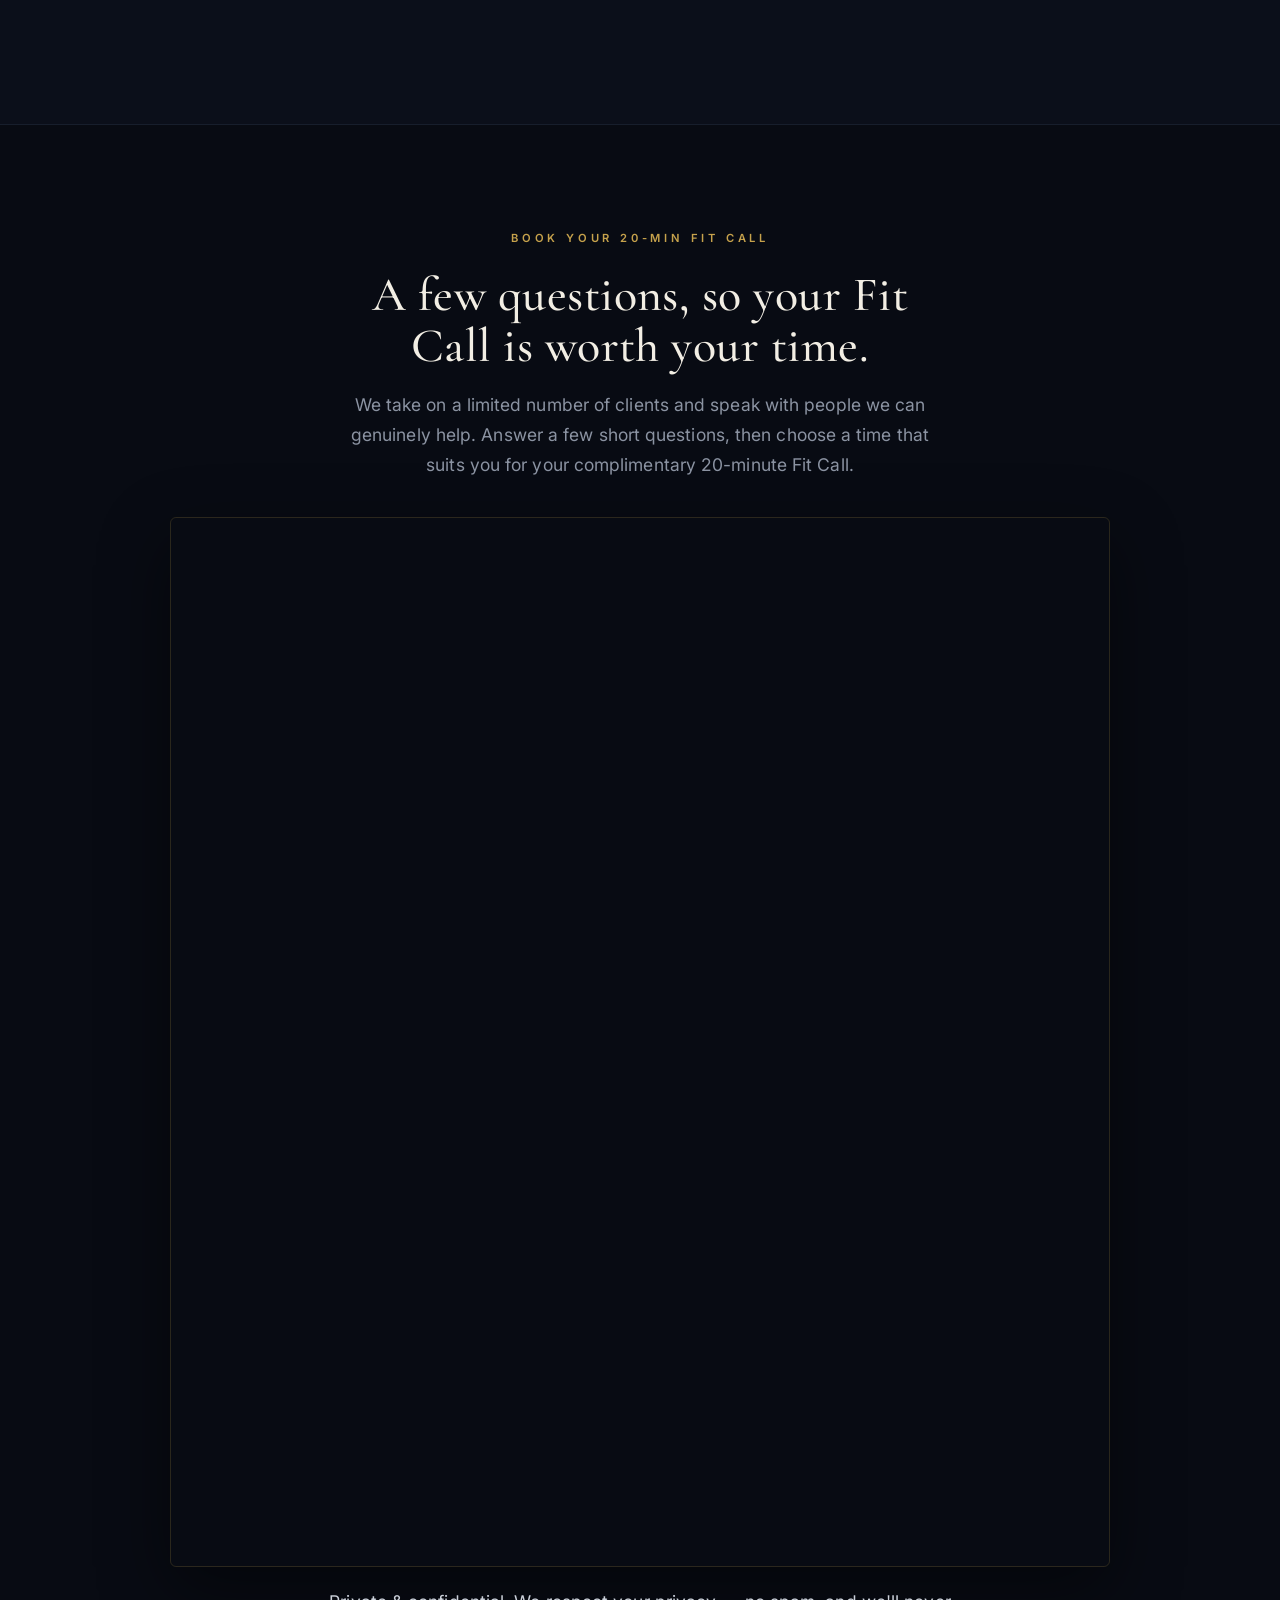
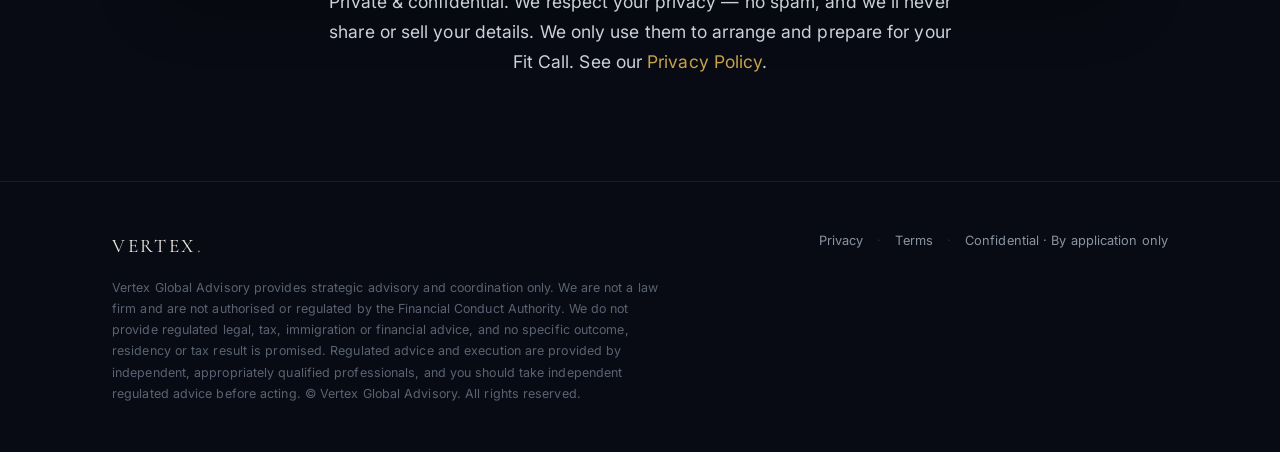
==== commit 5278dd5f: "Calendly embed: dark theme for date contrast + stronger verify-step scroll fix" ====
--- a/index.html
+++ b/index.html
@@ -412,8 +412,8 @@
          calendly.page_height listener below (no inner scrollbar); the Schedule pixel fires
          via the event_scheduled listener. -->
     <div id="calendlyEmbed" class="calendly-inline-widget"
-         data-url="https://calendly.com/contact-vertexglobaladvisory/private-fit-call?hide_gdpr_banner=1&primary_color=c6a24c"
-         style="min-width:320px;max-width:940px;margin:36px auto 0;height:1050px;border-radius:6px;overflow:hidden;box-shadow:0 24px 70px rgba(0,0,0,.45);"></div>
+         data-url="https://calendly.com/contact-vertexglobaladvisory/private-fit-call?hide_gdpr_banner=1&background_color=0e1320&text_color=aab2c0&primary_color=d4a017"
+         style="min-width:320px;max-width:940px;margin:36px auto 0;height:1050px;border-radius:6px;overflow:hidden;border:1px solid rgba(201,168,76,.18);box-shadow:0 24px 70px rgba(0,0,0,.45);"></div>
     <script type="text/javascript" src="https://assets.calendly.com/assets/external/widget.js" async></script>
     <p class="privacy" style="text-align:center;max-width:640px;margin:20px auto 0;">Private &amp; confidential. We respect your privacy — no spam, and we'll never share or sell your details. We only use them to arrange and prepare for your Fit Call. See our <a href="privacy.html">Privacy&nbsp;Policy</a>.</p>
   </div>
@@ -444,18 +444,36 @@
     var io=new IntersectionObserver(function(en){en.forEach(function(x){if(x.isIntersecting){x.target.classList.add('in');io.unobserve(x.target);}});},{threshold:.14});
     els.forEach(function(e){io.observe(e);});
   })();
-  // Calendly inline embed: (1) auto-resize the embed to fit each step so there's no inner
-  // scrollbar, (2) fire the Meta Pixel "Schedule" conversion, and (3) send the visitor to our
-  // own thank-you page on booking — handled here, NOT via Calendly's redirect, so there's no
-  // "You are leaving Calendly" interstitial (Calendly's own redirect should be left OFF).
+  // Calendly inline embed: (1) auto-resize the embed to fit each step (no inner scrollbar),
+  // keeping the top in view when a step shrinks (e.g. the tall question form collapsing into
+  // the short verify-code step), (2) fire the Meta Pixel "Schedule" conversion, and (3) send
+  // the visitor to our own thank-you page on booking — handled here, NOT via Calendly's
+  // redirect, so there's no "You are leaving Calendly" interstitial (Calendly's own is OFF).
   window.addEventListener('message', function(e){
     if(typeof e.data !== 'object' || !e.data || !e.data.event) return;
     if((e.origin||'').indexOf('calendly.com') === -1) return;
+    var box = document.getElementById('calendlyEmbed');
+    // Pull the top of the widget just below the sticky header, but only if the user has
+    // actually scrolled past it — so a step change never leaves the active content off-screen.
+    function bringIntoView(){
+      if(!box) return;
+      var top = box.getBoundingClientRect().top + window.pageYOffset - 90;
+      if(window.pageYOffset > top + 4){ window.scrollTo({ top: top, behavior: 'smooth' }); }
+    }
     if(e.data.event === 'calendly.page_height' && e.data.payload && e.data.payload.height){
       var h = parseInt(e.data.payload.height, 10);
-      var box = document.getElementById('calendlyEmbed');
-      if(box && h > 400){ box.style.height = h + 'px'; }
+      if(box && h > 300){
+        var prev = parseInt(box.style.height, 10) || 0;
+        box.style.height = h + 'px';
+        // When a step shrinks (e.g. the tall question form collapsing into the short
+        // verify-code step), the new content now sits at the top of a shorter box; if the
+        // user had scrolled down, bring it back up so they never see a blank screen.
+        if(h < prev - 100){ setTimeout(bringIntoView, 60); }
+      }
     }
+    // Anchor the widget top on each major step change (covers the verify step appearing
+    // even if its height message doesn't fire).
+    if(e.data.event === 'calendly.date_and_time_selected'){ setTimeout(bringIntoView, 80); }
     if(e.data.event === 'calendly.event_scheduled'){
       if(window.fbq){ fbq('track','Schedule'); }
       setTimeout(function(){ window.location.href = '/thank-you/'; }, 600);
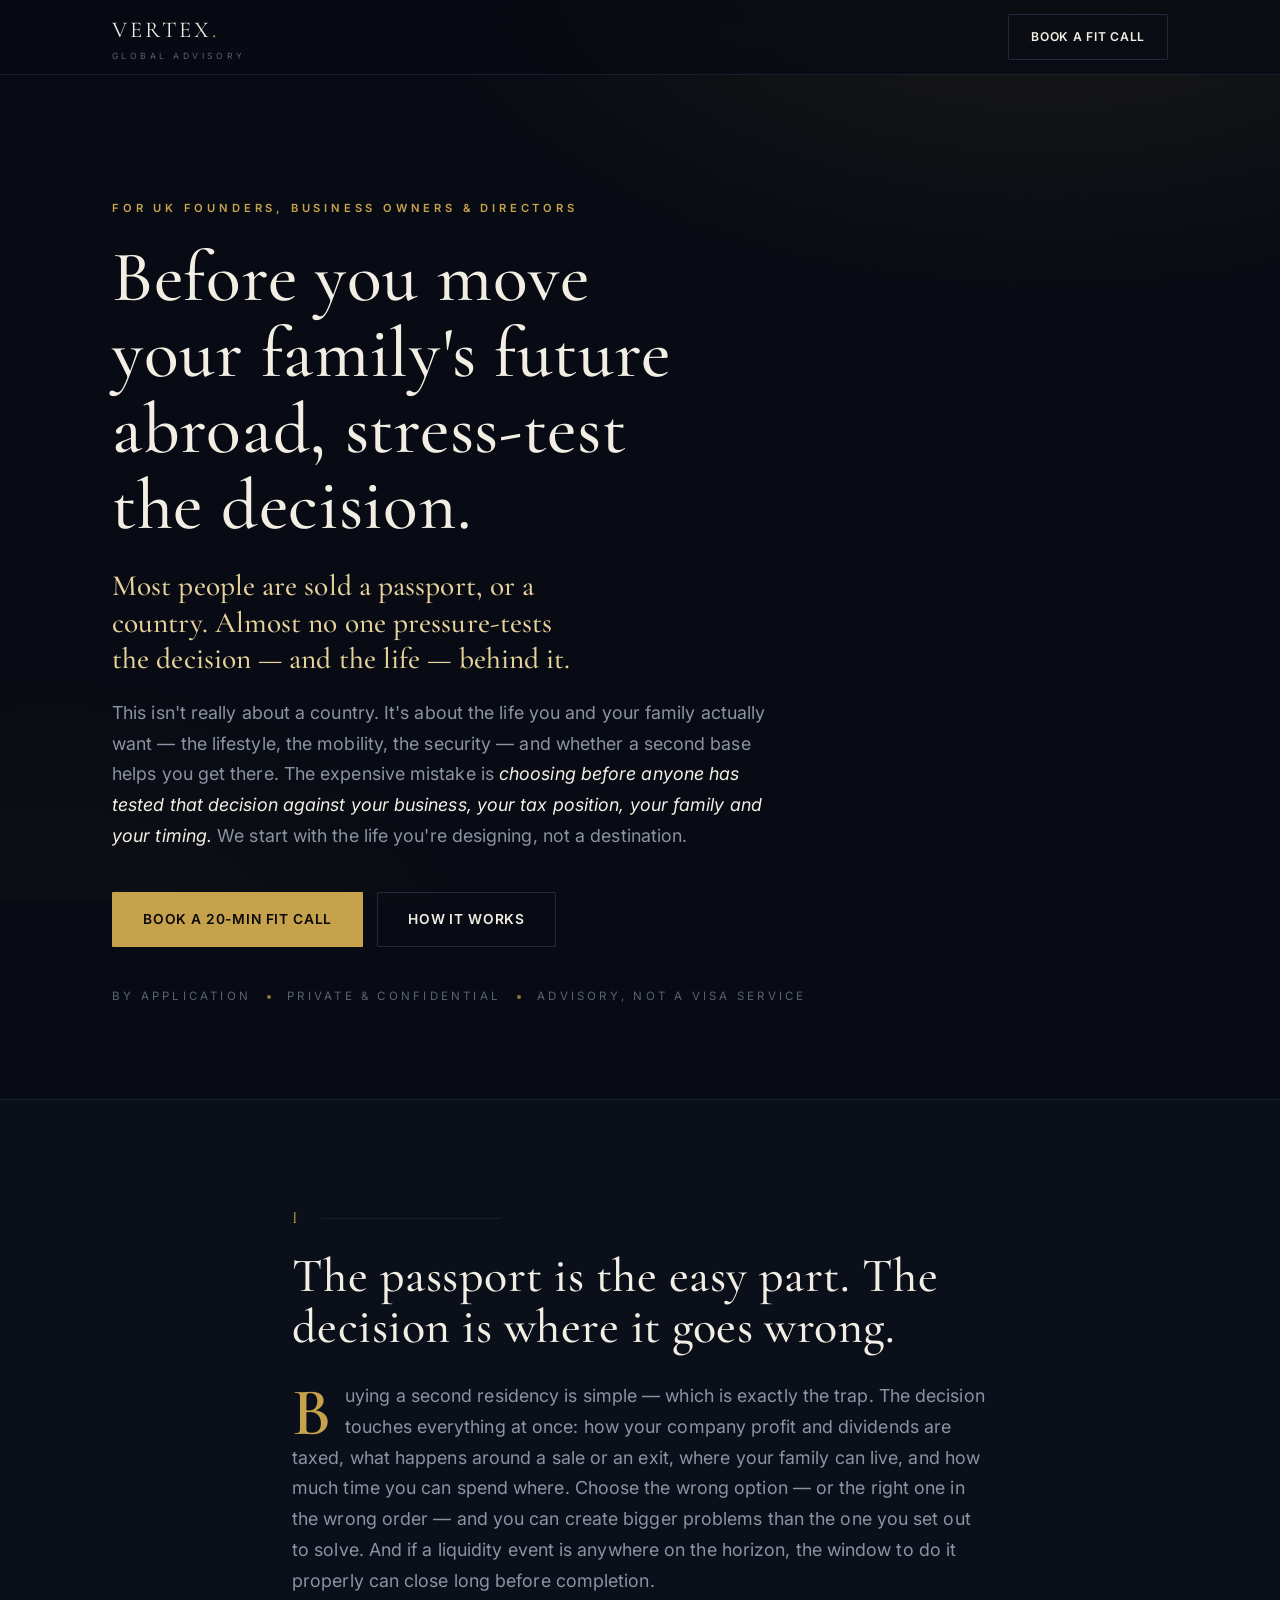
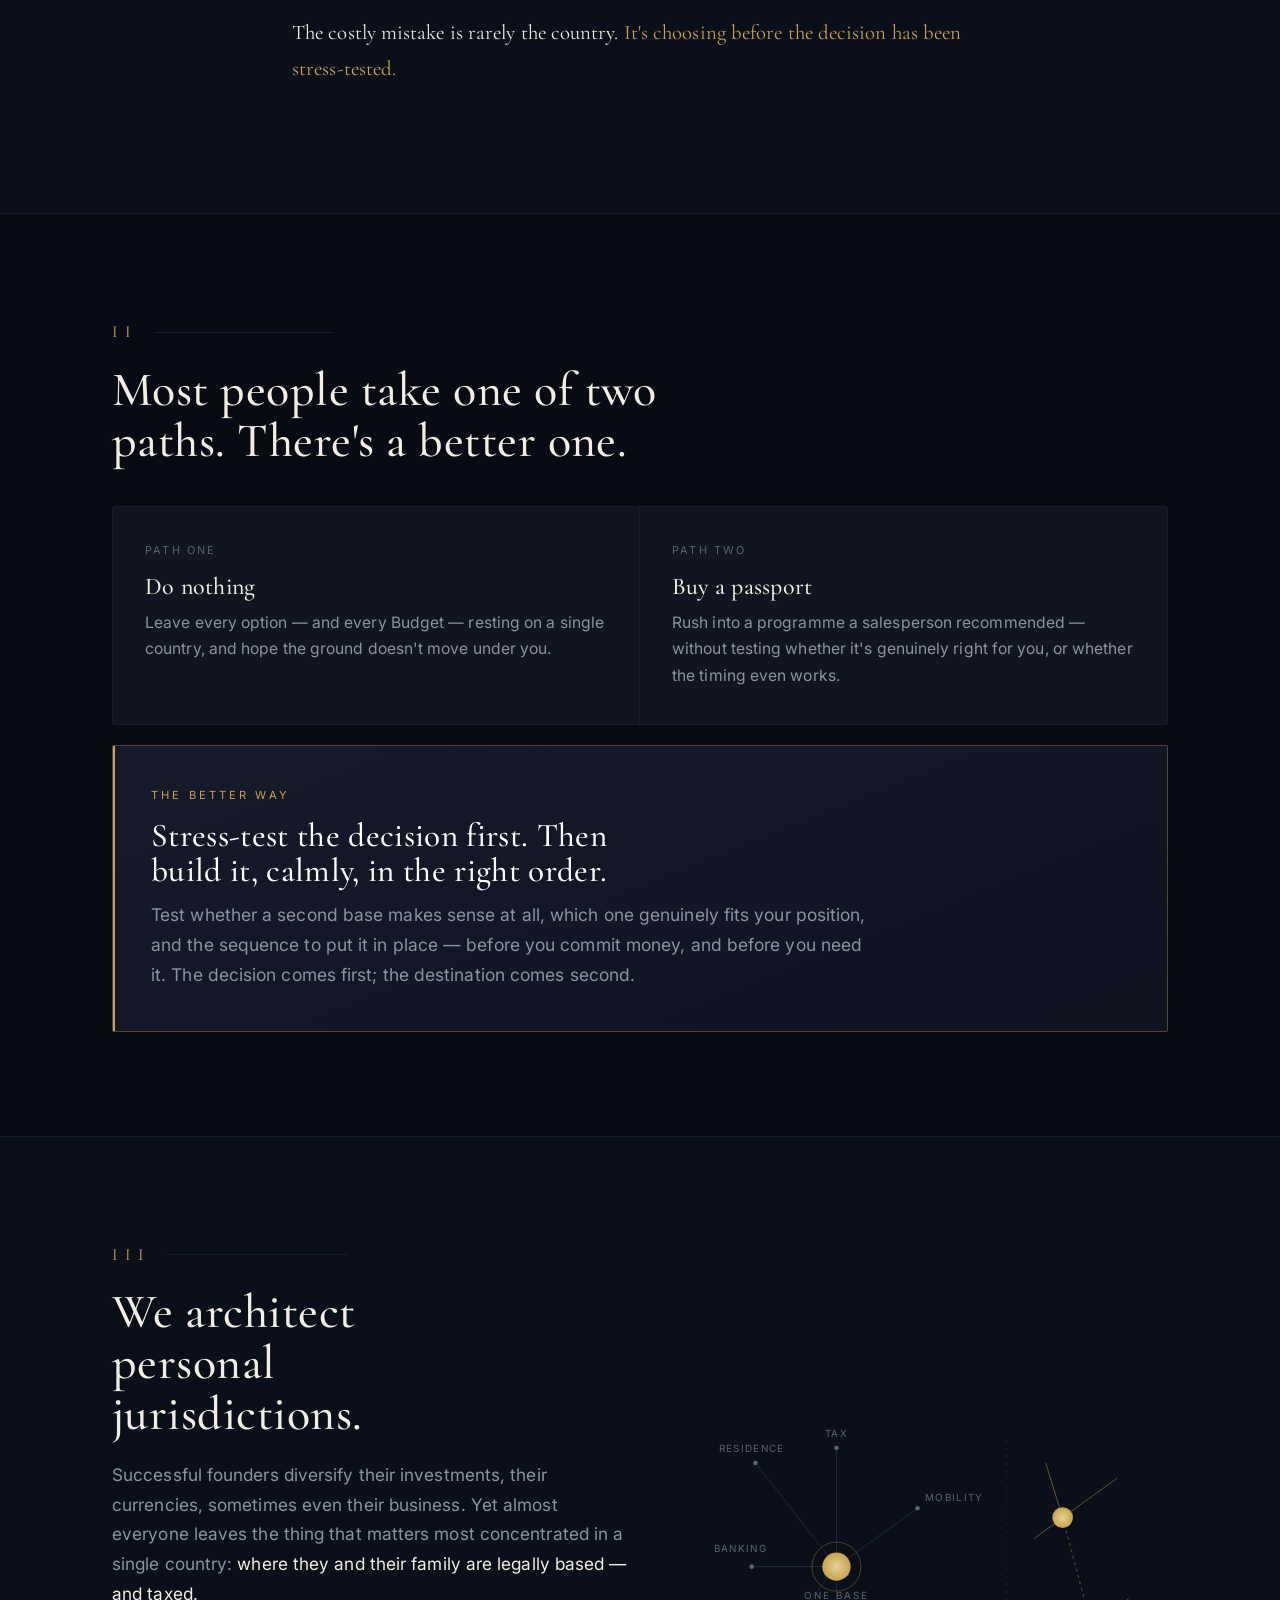
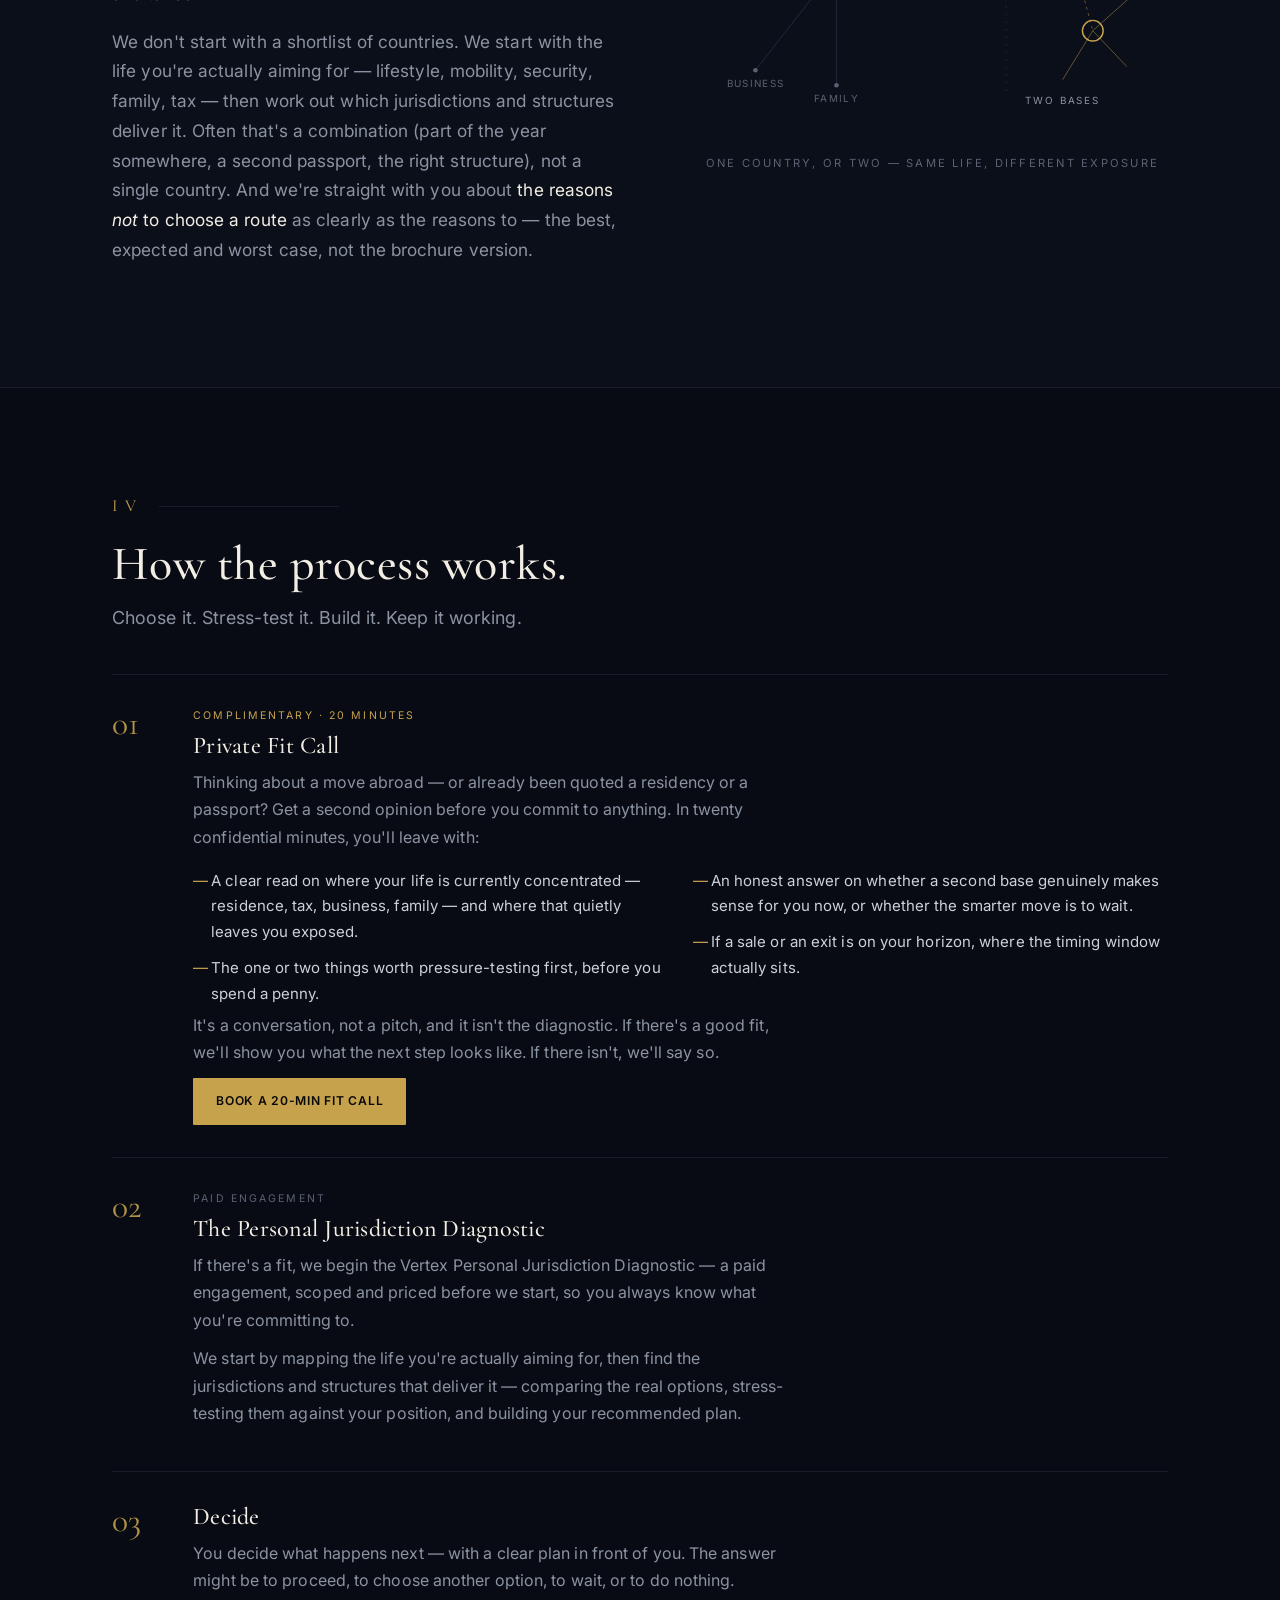
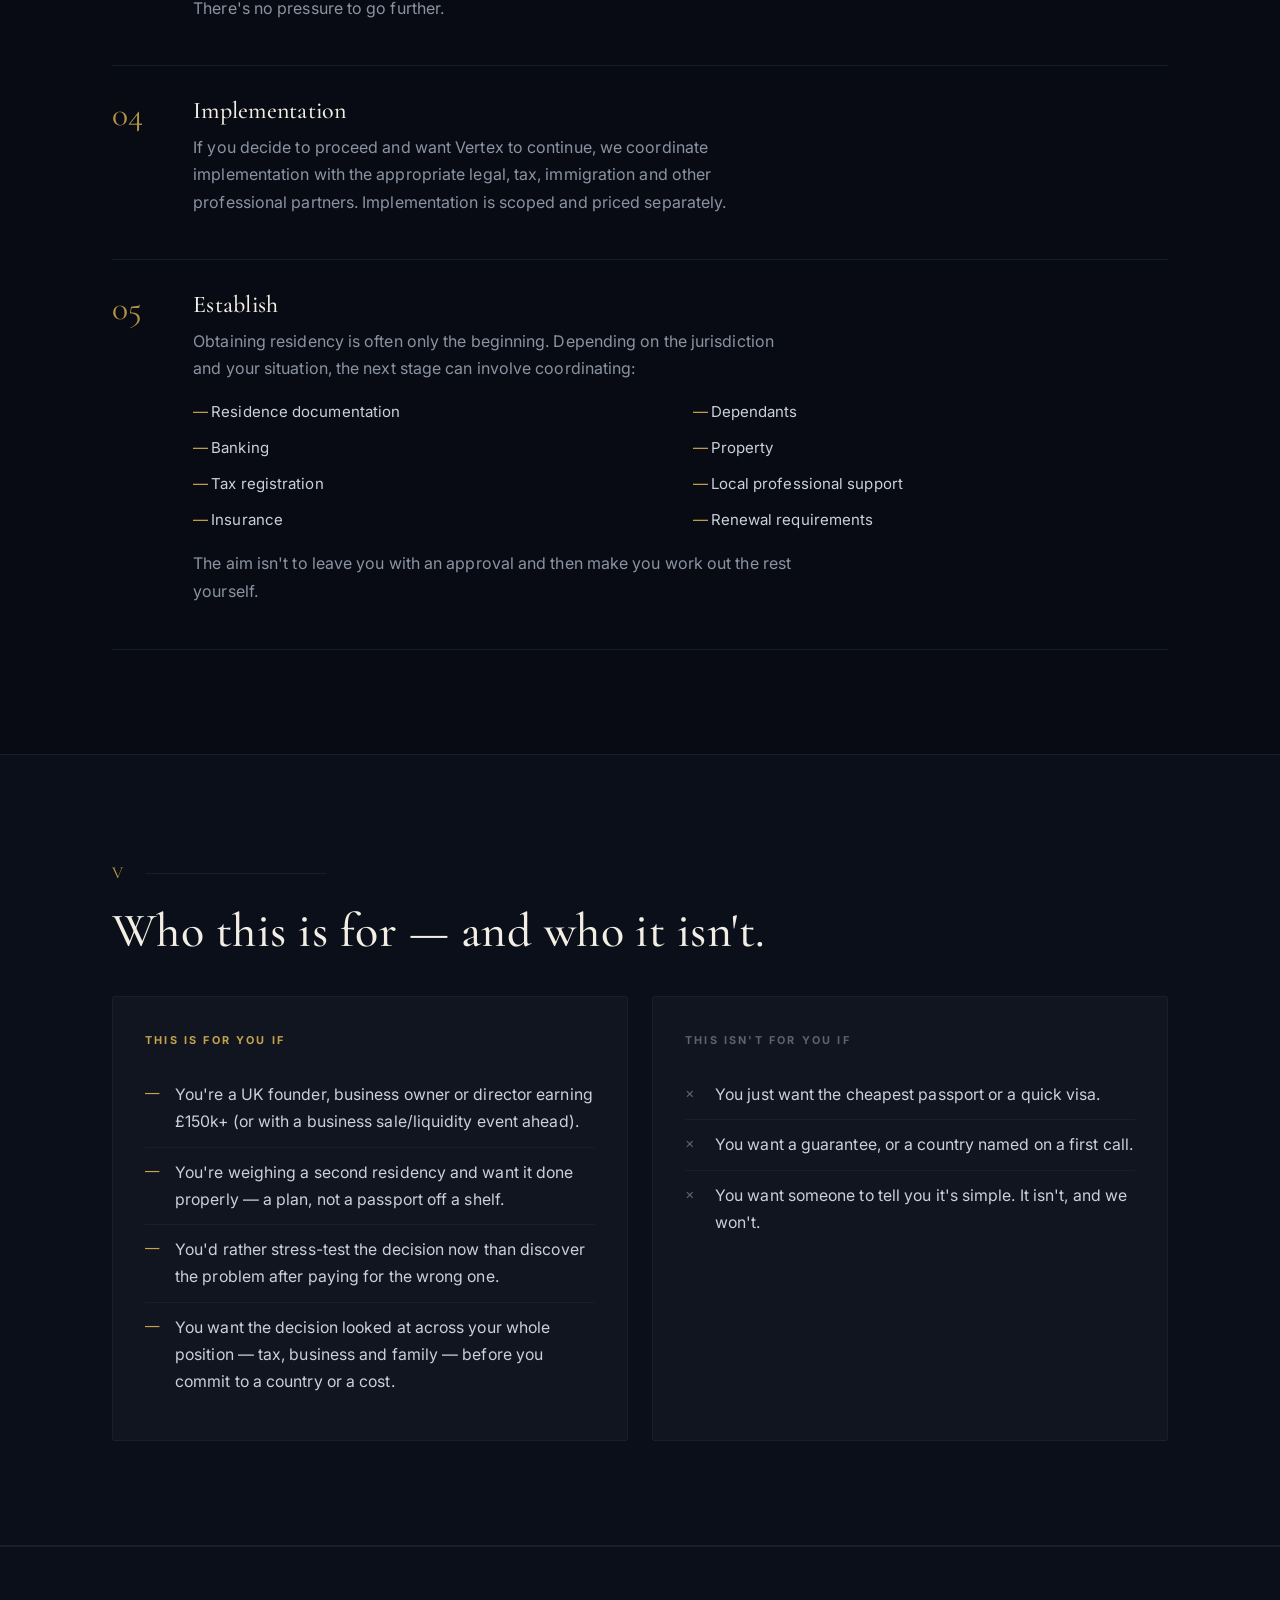
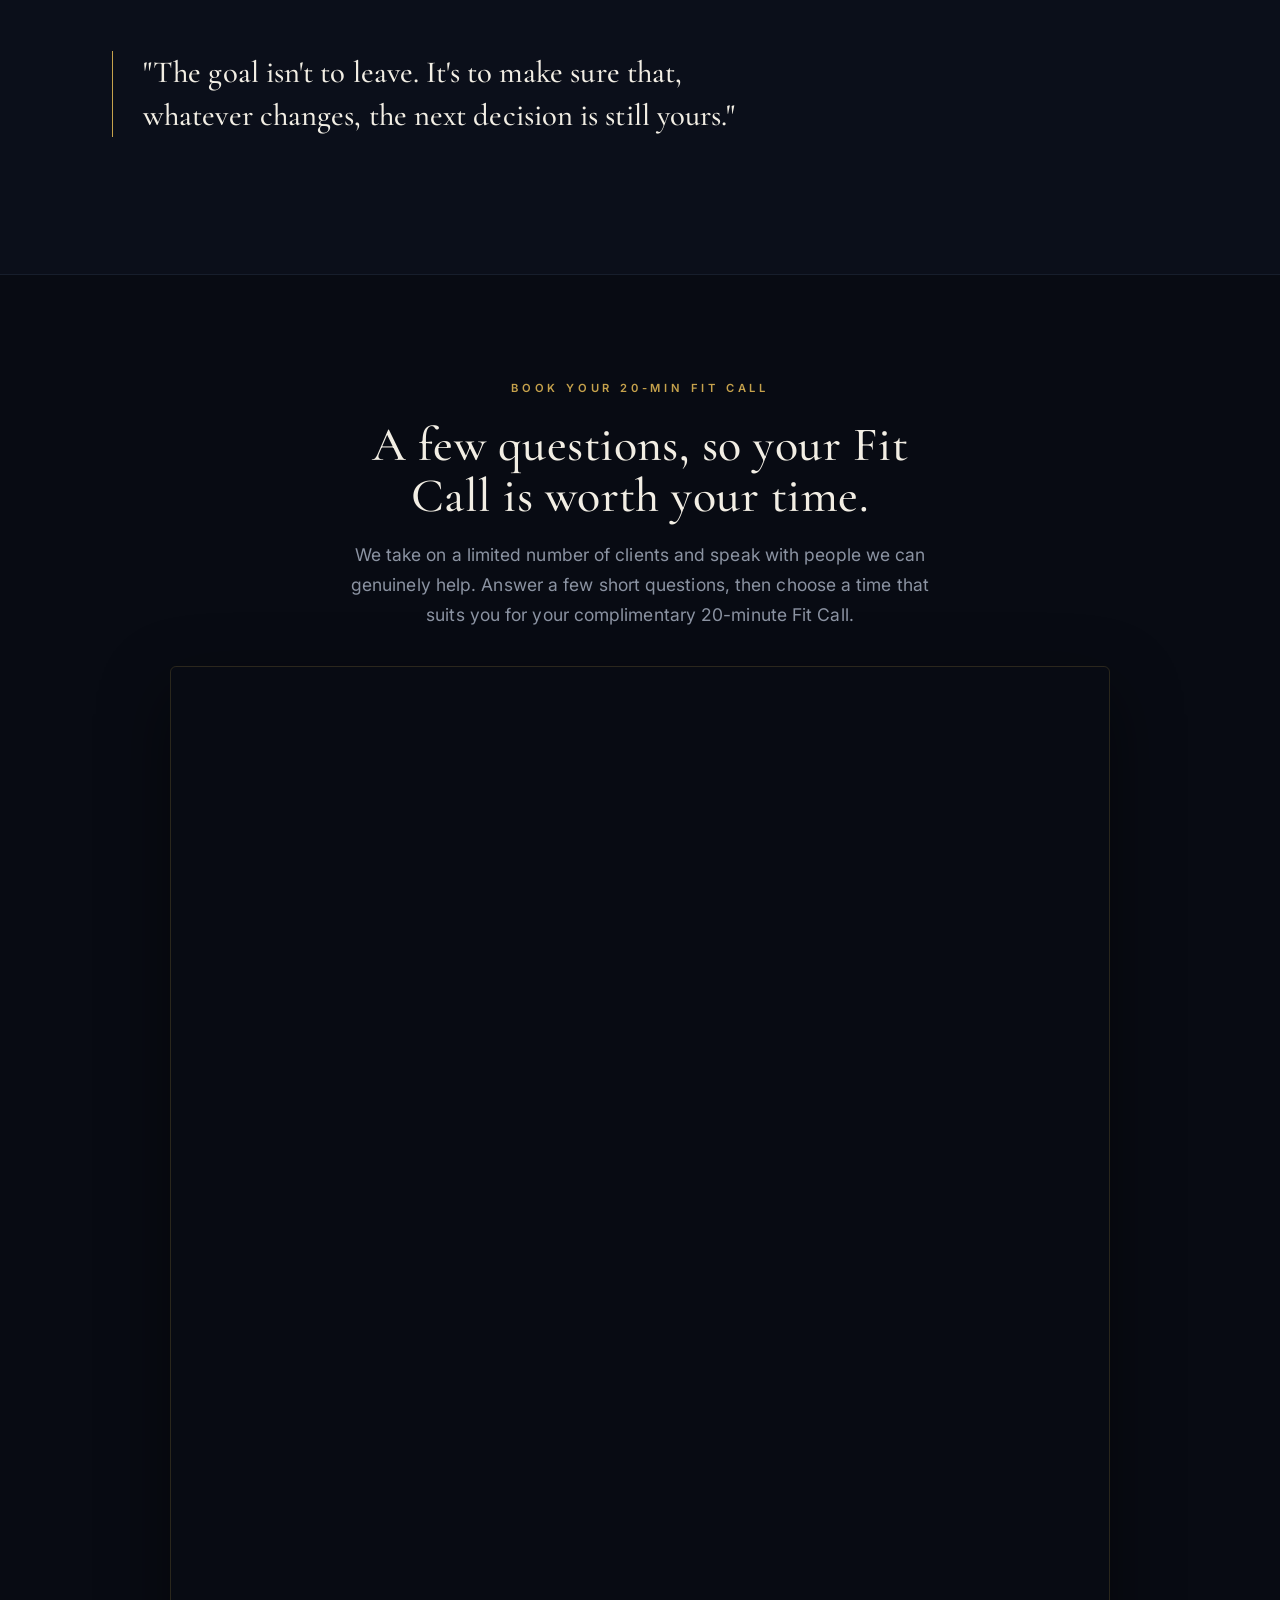
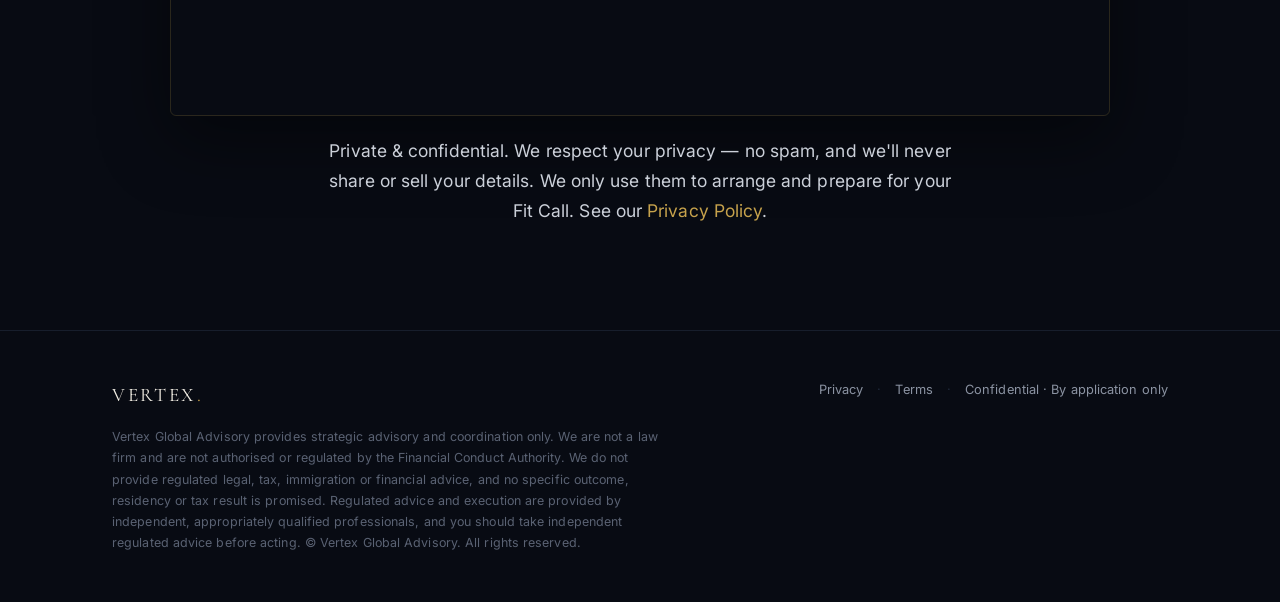
==== commit e5033ca1: "Landing page: rewrite step 01 Fit Call as a second-opinion with clear benefits" ====
--- a/index.html
+++ b/index.html
@@ -320,8 +320,14 @@
         <div class="pc">
           <p class="tag free">Complimentary · 20 minutes</p>
           <h3>Private Fit Call</h3>
-          <p>We start with a short, 20-minute introductory conversation. We learn what you're considering and whether Vertex is likely to be genuinely useful to you.</p>
-          <p>There's no charge for this conversation, and it isn't the diagnostic. It's simply where we both decide whether there's a good fit — and if we don't think there is, we'll say so.</p>
+          <p>Thinking about a move abroad — or already been quoted a residency or a passport? Get a second opinion before you commit to anything. In twenty confidential minutes, you'll leave with:</p>
+          <ul>
+            <li>A clear read on where your life is currently concentrated — residence, tax, business, family — and where that quietly leaves you exposed.</li>
+            <li>The one or two things worth pressure-testing first, before you spend a penny.</li>
+            <li>An honest answer on whether a second base genuinely makes sense for you now, or whether the smarter move is to wait.</li>
+            <li>If a sale or an exit is on your horizon, where the timing window actually sits.</li>
+          </ul>
+          <p>It's a conversation, not a pitch, and it isn't the diagnostic. If there's a good fit, we'll show you what the next step looks like. If there isn't, we'll say so.</p>
           <div class="btn-row" style="margin-top:6px;"><a class="btn btn-gold sm" href="#book">Book a 20-min Fit Call</a></div>
         </div>
       </div>
@@ -412,7 +418,7 @@
          calendly.page_height listener below (no inner scrollbar); the Schedule pixel fires
          via the event_scheduled listener. -->
     <div id="calendlyEmbed" class="calendly-inline-widget"
-         data-url="https://calendly.com/contact-vertexglobaladvisory/private-fit-call?hide_gdpr_banner=1&background_color=0e1320&text_color=aab2c0&primary_color=d4a017"
+         data-url="https://calendly.com/contact-vertexglobaladvisory/private-fit-call?hide_gdpr_banner=1&primary_color=b8860b&text_color=9099a8"
          style="min-width:320px;max-width:940px;margin:36px auto 0;height:1050px;border-radius:6px;overflow:hidden;border:1px solid rgba(201,168,76,.18);box-shadow:0 24px 70px rgba(0,0,0,.45);"></div>
     <script type="text/javascript" src="https://assets.calendly.com/assets/external/widget.js" async></script>
     <p class="privacy" style="text-align:center;max-width:640px;margin:20px auto 0;">Private &amp; confidential. We respect your privacy — no spam, and we'll never share or sell your details. We only use them to arrange and prepare for your Fit Call. See our <a href="privacy.html">Privacy&nbsp;Policy</a>.</p>
